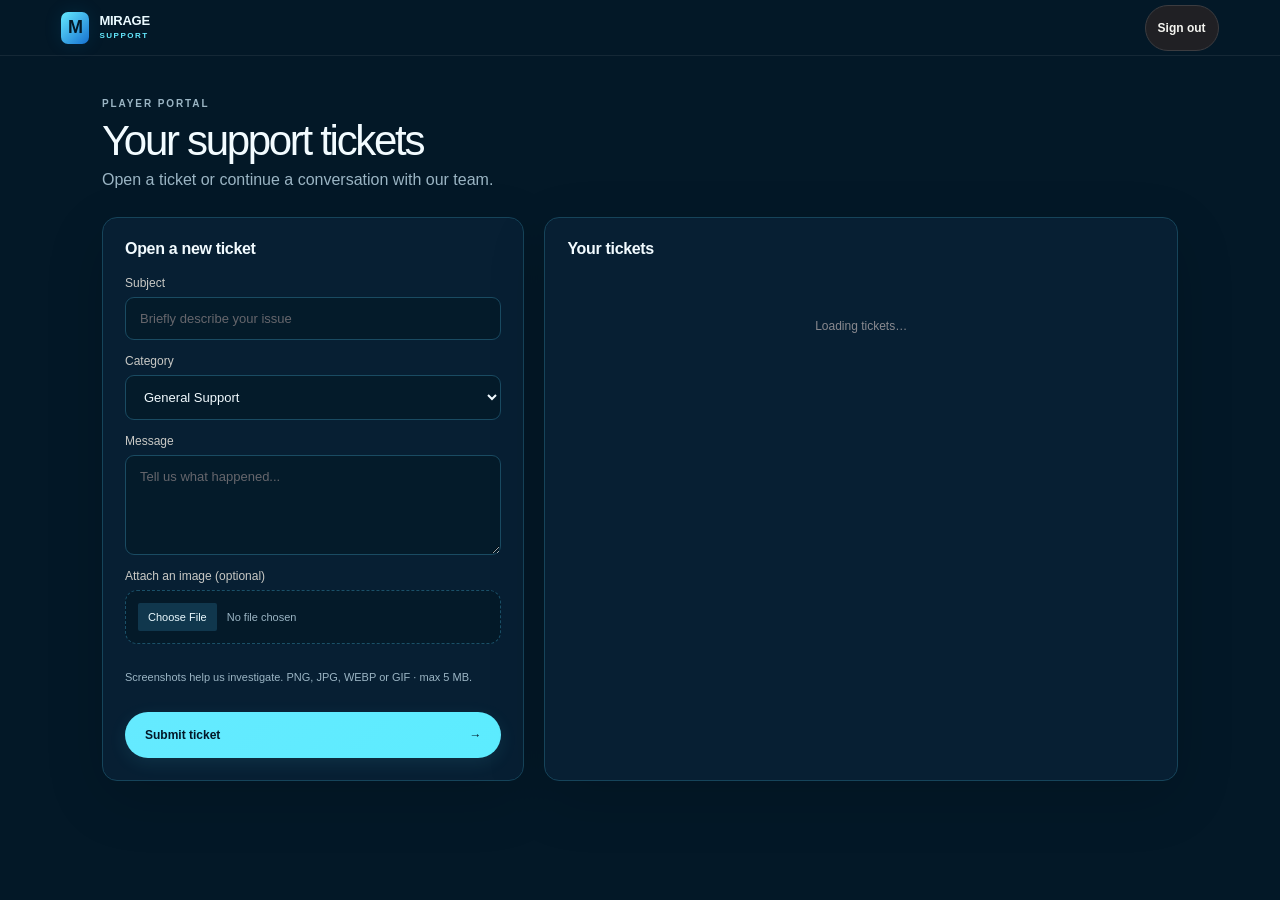
==== dashboard/index.html @ 2e909066 "Add clean dashboard route" ====
<!doctype html>
<html lang="en"><head><meta charset="utf-8"><meta name="viewport" content="width=device-width,initial-scale=1"><title>Mirage Support Dashboard</title><link rel="stylesheet" href="../styles.css"></head><body><main class="page-wrap"><h1>Loading your support dashboard…</h1><p>If this page does not load, <a href="../dashboard.html">open the dashboard here</a>.</p><script>location.replace('../dashboard.html'+location.search+location.hash)</script></main></body></html>
---- styles.css ----
:root{color-scheme:dark;--bg:#031827;--panel:#071F33;--panel2:#0a2940;--line:#16445a;--text:#f2fbff;--muted:#9bb5c4;--accent:#65EAFF;--accent2:#5CECFF;--good:#9af4d1;--danger:#ffaaa9}
*{box-sizing:border-box}
html{scroll-behavior:smooth;scroll-padding-top:24px}
body{margin:0;background:var(--bg);color:var(--text);font-family:'DM Sans',sans-serif;min-height:100vh}
body:before{content:"";position:fixed;inset:0;pointer-events:none;opacity:.13;background-image:linear-gradient(#ffffff08 1px,transparent 1px),linear-gradient(90deg,#ffffff08 1px,transparent 1px);background-size:72px 72px;mask-image:linear-gradient(to bottom,#000,transparent 75%);z-index:-1}
a{color:inherit;text-decoration:none}button,input,textarea,select{font:inherit}button,a,input,textarea,select{-webkit-tap-highlight-color:transparent}::selection{background:#65EAFF;color:#031827}
.topbar{min-height:78px;padding:0 clamp(20px,5vw,76px);display:flex;align-items:center;justify-content:space-between;border-bottom:1px solid #ffffff17;gap:20px}
.brand{display:flex;gap:12px;align-items:center;font-family:'Space Grotesk',sans-serif;font-weight:700;letter-spacing:.02em}.brand-mark{width:34px;height:34px;display:grid;place-items:center;border:1px solid #65EAFF;border-radius:50%;color:#031827;background:#65EAFF;font-family:'Space Grotesk',sans-serif;font-size:17px}.brand-name{font-size:12px;letter-spacing:.13em;line-height:1.45}.brand-name span{display:block;color:#9bb5c4;font-size:9px;letter-spacing:.24em}
.site-nav{display:flex;align-items:center;gap:25px}.text-link{font-size:12px;color:#c4d8e3;transition:color .2s}.text-link:hover{color:#65EAFF}.nav-current{font-size:9px;letter-spacing:.18em;color:#99999e;border-left:1px solid #3a3a3d;padding-left:22px}
.muted{color:var(--muted)}.auth-layout{max-width:1120px;margin:0 auto;padding:68px 24px 60px;display:grid;grid-template-columns:1fr minmax(320px,430px);gap:clamp(36px,8vw,110px);align-items:center;min-height:calc(100vh - 155px)}
.eyebrow{font-size:10px;letter-spacing:.19em;color:#65EAFF;font-weight:700;line-height:1.5}.eyebrow-dot{display:inline-block;width:6px;height:6px;border-radius:50%;background:#65EAFF;margin:0 8px 1px 0;box-shadow:0 0 12px #65EAFF55}
.intro h1{font-family:'Space Grotesk',sans-serif;font-size:clamp(52px,7vw,88px);font-weight:500;line-height:.99;letter-spacing:-.075em;margin:24px 0}.accent{color:#65EAFF}.lead{font-size:16px;line-height:1.85;max-width:445px}
.support-note{display:flex;align-items:flex-start;gap:14px;border-top:1px solid #ffffff1c;border-bottom:1px solid #ffffff1c;padding:18px 0;margin-top:32px;max-width:445px}.support-note-mark{width:30px;height:30px;border:1px solid #1a5068;border-radius:50%;display:grid;place-items:center;color:#65EAFF;flex:none}.support-note strong{font-size:12px;font-weight:600}.support-note p{font-size:12px;line-height:1.65;color:#9bb5c4;margin:5px 0 0}.trust-row{display:flex;gap:18px;flex-wrap:wrap;color:#a8a8ac;font-size:10px;margin-top:25px}.trust-row span{display:inline-flex;align-items:center;gap:7px}.trust-row span:before{content:"";width:4px;height:4px;border-radius:50%;background:#65EAFF}
.panel{border:1px solid #16445a;background:linear-gradient(145deg,#0b2a40,#061a2a);border-radius:5px;padding:28px;box-shadow:0 24px 80px #0008}.auth-panel{position:relative;overflow:hidden}.auth-panel:before{content:"";position:absolute;inset:0 0 auto;height:2px;background:linear-gradient(90deg,#65EAFF,#0a7899,transparent)}
.panel-kicker{display:flex;justify-content:space-between;font-size:9px;letter-spacing:.17em;color:#aaaab0;margin-bottom:19px}.panel-kicker span{color:#707075}
.tabs{display:grid;grid-template-columns:1fr 1fr;padding:3px;background:#03121e;border:1px solid #16445a;margin-bottom:24px}.tab{border:0;background:transparent;color:#9bb5c4;padding:11px;border-radius:2px;cursor:pointer;font-size:12px}.tab.active{background:#65EAFF;color:#031827;font-weight:700}
.form-stack{display:grid;gap:16px}.form-stack label,.field-label{display:grid;gap:8px;color:#d9d9d6;font-size:12px}.form-stack input,.field,.form-stack textarea,.form-stack select{width:100%;border:1px solid #16445a;border-radius:2px;background:#041a29;color:var(--text);padding:13px 14px;outline:none;font-size:13px;transition:border-color .2s}.form-stack input:focus,.field:focus,textarea:focus,select:focus{border-color:#65EAFF}.form-stack input::placeholder,.field::placeholder,.stack textarea::placeholder{color:#66666c}
.button{min-height:44px;display:flex;align-items:center;justify-content:center;gap:10px;border:1px solid transparent;border-radius:2px;padding:13px 16px;font-weight:700;font-size:12px;cursor:pointer;transition:transform .18s ease,box-shadow .18s ease,filter .18s ease,opacity .18s ease}.button:hover{filter:brightness(1.08);box-shadow:0 8px 24px #0003}.button:active{transform:scale(.99)}.button:disabled{opacity:.55;cursor:wait;transform:none;box-shadow:none}.primary{background:#5CECFF;color:#031827}.primary span{margin-left:auto}.discord{background:#0a2b42;color:#eafaff;border-color:#1a5068;width:100%}.discord-icon{font-size:20px}.button-arrow{margin-left:auto;color:#a4a4a8}.link-button{background:transparent;color:#c6c6c1;padding:4px;border:0;min-height:28px;font-weight:500}
.or-divider{display:flex;align-items:center;gap:12px;color:#7f9eaf;font-size:9px;letter-spacing:.15em;margin:22px 0}.or-divider:before,.or-divider:after{content:"";height:1px;flex:1;background:#333337}.fine-print,.hint{font-size:10px;line-height:1.7;color:#77777d}.notice{padding:12px 14px;border-radius:2px;background:#0a3b3a;color:var(--good);font-size:12px;margin-bottom:16px;line-height:1.5;overflow-wrap:anywhere}.notice.error{background:#3b2027;color:var(--danger)}
.footer{display:flex;justify-content:center;align-items:center;gap:22px;flex-wrap:wrap;border-top:1px solid #ffffff17;padding:22px;color:#77777d;font-size:9px;letter-spacing:.12em}.footer a{color:#c6c6c1}
.page-wrap{max-width:1120px;margin:0 auto;padding:40px 22px 70px}.page-heading{display:flex;align-items:flex-start;justify-content:space-between;gap:18px;margin-bottom:28px}.page-heading h1{font:500 clamp(28px,4vw,42px) 'Space Grotesk',sans-serif;letter-spacing:-.04em;margin:6px 0}.page-heading p{color:var(--muted);margin:0}.layout-grid{display:grid;grid-template-columns:minmax(280px,.8fr) minmax(0,1.2fr);gap:20px}.card{border:1px solid #16445a;background:#071F33;border-radius:3px;padding:22px;min-width:0;box-shadow:0 18px 60px #0002}.card h2{font:600 16px 'Space Grotesk',sans-serif;letter-spacing:-.02em;margin:0 0 18px}.stack{display:grid;gap:14px}.stack label{display:grid;gap:7px;font-size:12px;color:#c9c9c5}.stack textarea{min-height:100px;resize:vertical}.ticket-list{display:grid;gap:9px}.ticket-item{width:100%;text-align:left;border:1px solid #303034;background:#0a2940;border-radius:2px;padding:14px;color:var(--text);cursor:pointer;transition:border-color .18s,background .18s,transform .18s}.ticket-item:hover{border-color:#65EAFF;transform:translateY(-1px)}.ticket-item.selected{border-color:#65EAFF;background:#0e354e}.ticket-item strong{display:block;margin-bottom:7px;overflow-wrap:anywhere}.ticket-meta{display:flex;gap:8px;flex-wrap:wrap;font-size:10px;color:var(--muted)}.status{display:inline-block;border-radius:2px;padding:4px 8px;background:#10374d;color:#d9f8ff;font-size:9px;text-transform:uppercase;letter-spacing:.06em;white-space:nowrap}.status.open{background:#10433f;color:#9af4d1}.status.in_progress{background:#173d57;color:#a8e8ff}.status.closed{background:#172d3d;color:#9bb5c4}.thread{display:grid;gap:12px;max-height:390px;overflow:auto;margin:14px 0;scrollbar-width:thin;scrollbar-color:#555 transparent}.message{padding:13px;border-radius:2px;background:#0a2940;border:1px solid #ffffff0c;overflow-wrap:anywhere}.message.staff{background:#0e354e;border-color:#1a5068}.message-head{display:flex;justify-content:space-between;gap:10px;color:#a5a5ab;font-size:10px;margin-bottom:8px}.message-body{white-space:pre-wrap;line-height:1.6;font-size:12px;overflow-wrap:anywhere}.empty{color:#89898f;text-align:center;padding:28px 10px;font-size:12px;line-height:1.7}.row{display:flex;gap:10px;align-items:center;flex-wrap:wrap}.row .button{flex:0 0 auto}.small{font-size:11px;color:var(--muted);line-height:1.6}.danger-link{border:0;background:none;color:#ffaaaa;cursor:pointer}.file-input{display:block;width:100%;max-width:100%;font-size:11px;color:var(--muted);padding:12px;border:1px dashed #1a5068;border-radius:2px;background:#041a29}.file-input::file-selector-button{border:0;border-radius:2px;background:#10374d;color:#eafaff;padding:8px 10px;margin-right:10px;cursor:pointer}.hidden{display:none!important}code{font-size:12px;overflow-wrap:anywhere}
button:focus-visible,a:focus-visible,input:focus-visible,textarea:focus-visible,select:focus-visible{outline:2px solid #65EAFF;outline-offset:3px}
@media(max-width:780px){.auth-layout{grid-template-columns:1fr;gap:30px;padding-top:44px;min-height:auto;padding-bottom:36px}.intro h1{font-size:clamp(48px,12vw,66px)}.lead{font-size:14px}.trust-row{margin-top:20px}.panel{padding:22px}.layout-grid{grid-template-columns:1fr}.page-wrap{padding:28px 14px 40px}.page-heading{align-items:flex-start;flex-direction:column}.topbar{min-height:68px;padding-inline:16px}.brand{gap:8px}.site-nav{gap:12px}.nav-current{display:none}.card{padding:17px}.thread{max-height:none}.footer{gap:12px}.support-note{margin-top:25px}}
@media(max-width:420px){.site-nav .text-link:first-child{display:none}.brand-name{font-size:10px}.auth-layout{padding-inline:16px}.panel{padding:18px}}
@media(prefers-reduced-motion:reduce){*,*::before,*::after{scroll-behavior:auto!important;transition:none!important;animation:none!important}}

/* Mirage Productions homepage-inspired layout */
body.landing-page{background:radial-gradient(ellipse at 50% 100%,#123d5b 0%,#0b2b45 42%,#031827 100%);background-attachment:fixed}
body.landing-page:before{opacity:.035;background-size:64px 64px}
.topbar{min-height:56px;padding:0 clamp(18px,4.8vw,100px);background:#031827;border-bottom:1px solid #ffffff12}
.brand{gap:10px;letter-spacing:0}
.brand-mark{width:28px;height:32px;border:0;border-radius:0;background:linear-gradient(135deg,#65EAFF,#1671d1);color:#031827;font-size:18px;font-weight:700;clip-path:polygon(0 0,36% 0,50% 28%,64% 0,100% 0,100% 100%,65% 100%,65% 42%,50% 63%,35% 42%,35% 100%,0 100%)}
.brand-name{font-family:'DM Sans',sans-serif;font-size:13px;letter-spacing:-.02em;line-height:1.1;color:#eafaff}
.brand-name span{font-size:8px;letter-spacing:.19em;color:#65EAFF;margin-top:3px}
.site-nav{gap:24px}.text-link{font-size:11px;color:#9bb5c4}.text-link:hover{color:#65EAFF}
.auth-layout{max-width:1000px;min-height:calc(100vh - 112px);padding:64px 24px 72px;gap:clamp(44px,7vw,100px);grid-template-columns:minmax(0,1fr) minmax(340px,420px)}
.intro h1{font-size:clamp(54px,6.5vw,80px);font-weight:700;letter-spacing:-.075em;line-height:.92;margin:22px 0}
.hero-white{color:#f2fbff}.lead{max-width:470px;font-size:14px;line-height:1.75}
.support-note{border-color:#16445a}.trust-row{color:#9bb5c4}
.panel{background:linear-gradient(150deg,#0b2a40ee,#061a2af5);border-color:#16445a;border-radius:5px;box-shadow:0 24px 70px #0002}
.panel-kicker{color:#8fa9b8}.tabs{margin-bottom:24px}
.form-stack[hidden],[hidden]{display:none!important}
.form-stack{gap:15px}.form-stack input{min-height:45px}
.or-divider:before,.or-divider:after{background:#16445a}
.footer{border-color:#ffffff12;color:#7895a6}.footer a{color:#a8c1cf}
@media(max-width:780px){.auth-layout{grid-template-columns:1fr;gap:28px;padding-top:38px;max-width:520px}.intro h1{font-size:clamp(48px,11vw,64px)}.intro .support-note,.intro .trust-row{display:none}.panel{padding:22px}.topbar{padding-inline:18px}.site-nav{gap:14px}}
@media(max-width:420px){.site-nav{gap:12px}.site-nav .text-link:first-child{display:inline}.brand-name{font-size:12px}.auth-layout{padding-inline:16px}.panel{padding:18px}}


/* Rounded, pill-shaped Mirage Productions controls and matching Discord button */
:root{--discord:#5865F2}
body.landing-page{background:linear-gradient(180deg,#061c2d 0%,#0a2c47 52%,#123d5b 100%);background-attachment:fixed}
body.landing-page:before{opacity:.025}
.topbar{min-height:56px}
.brand-mark{border-radius:7px;clip-path:none;box-shadow:0 0 18px #168edb20}
.site-nav .text-link{border-radius:999px;padding:9px 13px;transition:background .18s,color .18s}
.site-nav .text-link:hover{background:#0b354e;color:#65EAFF}
.auth-layout{max-width:1060px;grid-template-columns:minmax(0,1fr) minmax(350px,420px);gap:clamp(44px,7vw,90px);padding-top:58px}
.intro h1{font-size:clamp(58px,6.8vw,84px);letter-spacing:-.07em}
.auth-panel{border-radius:16px;padding:28px;background:linear-gradient(150deg,#0b2c43f5,#061b2bf5);box-shadow:0 24px 70px #00101d35}
.panel-kicker{font-size:10px;letter-spacing:.14em;margin-bottom:18px}
.tabs{border-radius:12px;padding:4px;background:#031827;border-color:#16445a}
.tab{border-radius:9px;padding:12px}
.form-stack input,.field,.form-stack textarea,.form-stack select{border-radius:9px;background:#041b2a;border-color:#1a4b62;padding:13px 14px}
.form-stack input:focus,.field:focus,textarea:focus,select:focus{box-shadow:0 0 0 3px #65EAFF20}
.button{border-radius:999px;min-height:46px;padding:13px 19px;transition:transform .18s ease,filter .18s ease,box-shadow .18s ease}
.button:hover{transform:translateY(-1px);box-shadow:0 7px 22px #0003}
.button:active{transform:translateY(0) scale(.985)}
.primary{background:linear-gradient(135deg,#65EAFF,#5CECFF);box-shadow:0 5px 18px #5cecff18}
.link-button{border-radius:999px}
.discord{background:#5865F2;color:#fff;border-color:#7280ff;justify-content:flex-start;gap:12px}
.discord:hover{background:#4752c4;filter:none}
.discord-logo{width:23px;height:23px;object-fit:contain;border-radius:6px;flex:none}
.discord .button-arrow{color:#fff;opacity:.85}
.or-divider:before,.or-divider:after{background:#16445a}
.support-note{border-radius:12px;padding:18px;margin-top:30px;background:#071f33a8}
.support-note-mark{border-radius:10px;background:#0a2940}
.card{border-radius:15px}
.ticket-item{border-radius:12px}
.message{border-radius:12px}
.status{border-radius:999px}
.file-input{border-radius:12px}
.footer{border-color:#ffffff12}
.page-heading h1{letter-spacing:-.055em}
@media(max-width:780px){.auth-layout{grid-template-columns:1fr;gap:26px;padding-top:34px}.intro h1{font-size:clamp(48px,11vw,65px)}.auth-panel{padding:22px}.intro .support-note,.intro .trust-row{display:none}}
@media(max-width:420px){.auth-layout{padding-inline:16px}.auth-panel{padding:18px}.site-nav .text-link{padding:8px 9px;font-size:10px}}

/* Knowledge base, FAQ and policy pages */
.topic-grid{display:grid;grid-template-columns:repeat(4,minmax(0,1fr));gap:14px;margin:24px 0}
.topic-card{display:block;border:1px solid #16445a;background:linear-gradient(145deg,#0b2a40,#061a2a);padding:22px;border-radius:10px;transition:transform .18s,border-color .18s}
.topic-card:hover{transform:translateY(-3px);border-color:#65EAFF}
.topic-icon{display:inline-grid;place-items:center;width:34px;height:34px;border:1px solid #1a5068;border-radius:10px;color:#65EAFF;font-size:11px;margin-bottom:18px}
.topic-card h2,.guide-section h2,.guide-cta h2{font:600 19px 'Space Grotesk',sans-serif;margin:0 0 9px}
.topic-card p,.guide-section p,.guide-section li,.guide-cta p{font-size:13px;color:var(--muted);line-height:1.8}
.topic-link{font-size:11px;color:#65EAFF}
.guide-section{margin-top:16px;scroll-margin-top:20px}.guide-section ol,.guide-section ul{padding-left:22px}
.guide-cta{display:flex;align-items:center;justify-content:space-between;gap:20px;margin-top:16px}
.faq-list{display:grid;gap:12px;max-width:900px}
.faq-item{border:1px solid #16445a;background:#071F33;border-radius:8px;padding:18px 20px}
.faq-item summary{cursor:pointer;font:600 15px 'Space Grotesk',sans-serif;list-style:none}
.faq-item summary::-webkit-details-marker{display:none}.faq-item summary:after{content:"+";float:right;color:#65EAFF;font-size:20px}
.faq-item[open] summary:after{content:"−"}.faq-item p,.legal-copy p{font-size:13px;line-height:1.85;color:var(--muted)}
.faq-item p{margin-bottom:0}.legal-page{max-width:900px}.legal-copy h2{font:600 17px 'Space Grotesk',sans-serif;margin:26px 0 8px}.legal-copy h2:first-of-type{margin-top:20px}
@media(max-width:850px){.topic-grid{grid-template-columns:repeat(2,minmax(0,1fr))}.guide-cta{align-items:flex-start;flex-direction:column}}
@media(max-width:480px){.topic-grid{grid-template-columns:1fr}.topic-card{padding:18px}.guide-cta .button{width:100%}}
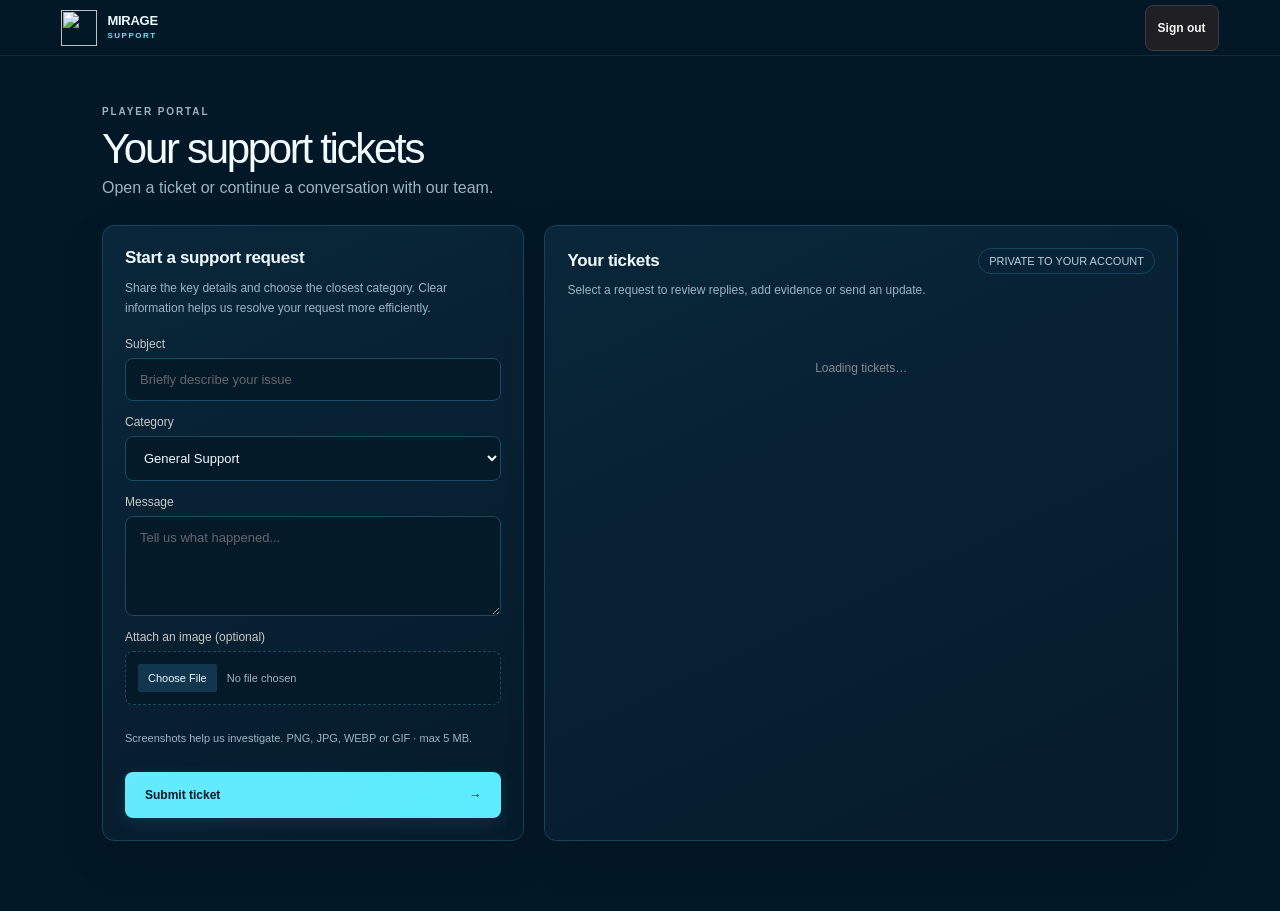
==== commit dc8c39e5: "Polish ticket portal content and header branding" ====
--- a/dashboard/index.html
+++ b/dashboard/index.html
@@ -1,2 +1,8 @@
 <!doctype html>
-<html lang="en"><head><meta charset="utf-8"><meta name="viewport" content="width=device-width,initial-scale=1"><title>Mirage Support Dashboard</title><link rel="stylesheet" href="../styles.css"></head><body><main class="page-wrap"><h1>Loading your support dashboard…</h1><p>If this page does not load, <a href="../dashboard.html">open the dashboard here</a>.</p><script>location.replace('../dashboard.html'+location.search+location.hash)</script></main></body></html>+<html lang="en"><head><meta charset="utf-8"><meta name="viewport" content="width=device-width,initial-scale=1"><title>Your tickets — Mirage Support</title><link rel="icon" type="image/png" href="../assets/favicon.png"><link rel="stylesheet" href="../styles.css"></head>
+<body><header class="topbar"><a class="brand" href="/" aria-label="Mirage Support home"><img class="brand-logo" src="/assets/mirage-m.png" alt="" width="36" height="36"><span class="brand-name">MIRAGE <span>SUPPORT</span></span></a><div class="row"><a id="staff-link" class="text-link hidden" href="/staff.html">Staff dashboard</a><button id="signout" class="button" style="padding:8px 12px;background:#202024;color:#f4f4f0;border-color:#3c3c40">Sign out</button></div></header>
+<main class="page-wrap"><div class="page-heading"><div><p class="eyebrow">PLAYER PORTAL</p><h1>Your support tickets</h1><p>Open a ticket or continue a conversation with our team.</p></div><span id="user-label" class="small"></span></div><div id="notice" class="notice" hidden></div>
+<div class="layout-grid"><section class="card"><h2>Start a support request</h2><p class="ticket-subtitle">Share the key details and choose the closest category. Clear information helps us resolve your request more efficiently.</p><form id="new-ticket" class="stack"><label>Subject<input class="field" name="subject" maxlength="120" required placeholder="Briefly describe your issue"></label><label>Category<select class="field" name="category"><option>General Support</option><option>Account</option><option>In-game issue</option><option>Bug report</option><option>Player report</option><option>Appeal</option><option>Other</option></select></label><label>Message<textarea class="field" name="body" maxlength="5000" required placeholder="Tell us what happened..."></textarea></label><label>Attach an image (optional)<input class="file-input" type="file" name="attachment" accept="image/png,image/jpeg,image/webp,image/gif"></label><p class="small">Screenshots help us investigate. PNG, JPG, WEBP or GIF · max 5 MB.</p><button class="button primary" type="submit">Submit ticket <span>→</span></button></form></section>
+<section class="card"><div class="ticket-toolbar"><h2 style="margin:0">Your tickets</h2><span class="ticket-count">PRIVATE TO YOUR ACCOUNT</span></div><p class="ticket-subtitle">Select a request to review replies, add evidence or send an update.</p><div id="ticket-list" class="ticket-list"><p class="empty">Loading tickets…</p></div></section></div>
+<section id="ticket-detail" class="card hidden" style="margin-top:20px"><div class="page-heading"><div><p class="eyebrow">TICKET DETAILS</p><h1 id="ticket-title" style="font-size:26px"></h1><p id="ticket-info"></p></div><span id="ticket-status" class="status"></span></div><div id="thread" class="thread"></div><form id="reply-form" class="stack"><label>Reply<textarea class="field" name="body" maxlength="5000" required placeholder="Write your reply…"></textarea></label><label>Attach an image (optional)<input class="file-input" type="file" name="attachment" accept="image/png,image/jpeg,image/webp,image/gif"></label><p class="small">Images only, maximum 5 MB per message.</p><button class="button primary" type="submit">Send reply →</button></form></section>
+</main><script type="module" src="../dashboard.js"></script></body></html>
--- a/styles.css
+++ b/styles.css
@@ -103,3 +103,41 @@
 .faq-item p{margin-bottom:0}.legal-page{max-width:900px}.legal-copy h2{font:600 17px 'Space Grotesk',sans-serif;margin:26px 0 8px}.legal-copy h2:first-of-type{margin-top:20px}
 @media(max-width:850px){.topic-grid{grid-template-columns:repeat(2,minmax(0,1fr))}.guide-cta{align-items:flex-start;flex-direction:column}}
 @media(max-width:480px){.topic-grid{grid-template-columns:1fr}.topic-card{padding:18px}.guide-cta .button{width:100%}}
+
+
+/* Professional portal polish */
+.brand-logo{display:block;width:36px;height:36px;object-fit:contain;flex:none}
+.brand{min-width:max-content}
+.site-nav .text-link{font-weight:600}
+.page-wrap{padding-top:48px}
+.card{border-radius:12px;border-color:#16445a;background:linear-gradient(155deg,#09263a,#061b2b);box-shadow:0 16px 42px #0002}
+.card h2{font-size:17px}
+.field,.stack textarea,.file-input{border-radius:8px;border-color:#1a4a61;background:#041a29}
+.field:focus,.stack textarea:focus{box-shadow:0 0 0 3px #65eaff18}
+.button{border-radius:8px}
+.ticket-item{border-radius:9px;padding:16px;background:#082338;border-color:#16445a}
+.ticket-item strong{font-size:13px;line-height:1.5}
+.ticket-item.selected{box-shadow:inset 3px 0 #65eaff}
+.status{border-radius:999px;padding:5px 10px;font-weight:700}
+.message{border-radius:10px;padding:16px}
+.message.staff{border-left:3px solid #65eaff}
+.thread{padding:3px}
+.ticket-toolbar{display:flex;align-items:center;justify-content:space-between;gap:12px;flex-wrap:wrap;margin-bottom:14px}
+.ticket-subtitle{font-size:12px;color:var(--muted);line-height:1.7;margin:-8px 0 18px}
+.ticket-count{font-size:11px;color:#b6d2df;border:1px solid #16445a;background:#082338;padding:6px 10px;border-radius:999px}
+.ticket-layout{align-items:start}
+.faq-hero{padding:38px;border:1px solid #16445a;border-radius:16px;background:radial-gradient(ellipse at top right,#10405b88,transparent 58%),linear-gradient(145deg,#09283d,#061a2a);margin-bottom:28px}
+.faq-hero h1{max-width:720px}
+.faq-search{width:100%;padding:15px 17px;border:1px solid #1a5068;background:#041a29;color:var(--text);border-radius:10px;outline:none}
+.faq-search:focus{border-color:var(--accent);box-shadow:0 0 0 3px #65eaff18}
+.faq-groups{display:grid;gap:28px}
+.faq-group h2{font:600 18px 'Space Grotesk',sans-serif;margin:0 0 12px}
+.faq-list{display:grid;gap:10px}
+.faq-item{border:1px solid #16445a;background:linear-gradient(135deg,#09263a,#061b2b);border-radius:10px;padding:0 18px}
+.faq-item summary{list-style:none;cursor:pointer;padding:17px 28px 17px 0;font-size:13px;font-weight:700;line-height:1.6;position:relative}
+.faq-item summary::-webkit-details-marker{display:none}
+.faq-item summary:after{content:'+';position:absolute;right:0;top:14px;color:var(--accent);font-size:20px;font-weight:400}
+.faq-item[open] summary:after{content:'−'}
+.faq-item p{font-size:12px;color:#b0c6d2;line-height:1.85;margin:0;padding:0 0 18px;max-width:850px}
+.faq-empty{display:none;padding:20px;color:var(--muted);border:1px dashed #16445a;border-radius:10px}
+@media(max-width:780px){.brand-logo{width:32px;height:32px}.faq-hero{padding:24px 19px}.page-wrap{padding-top:28px}}
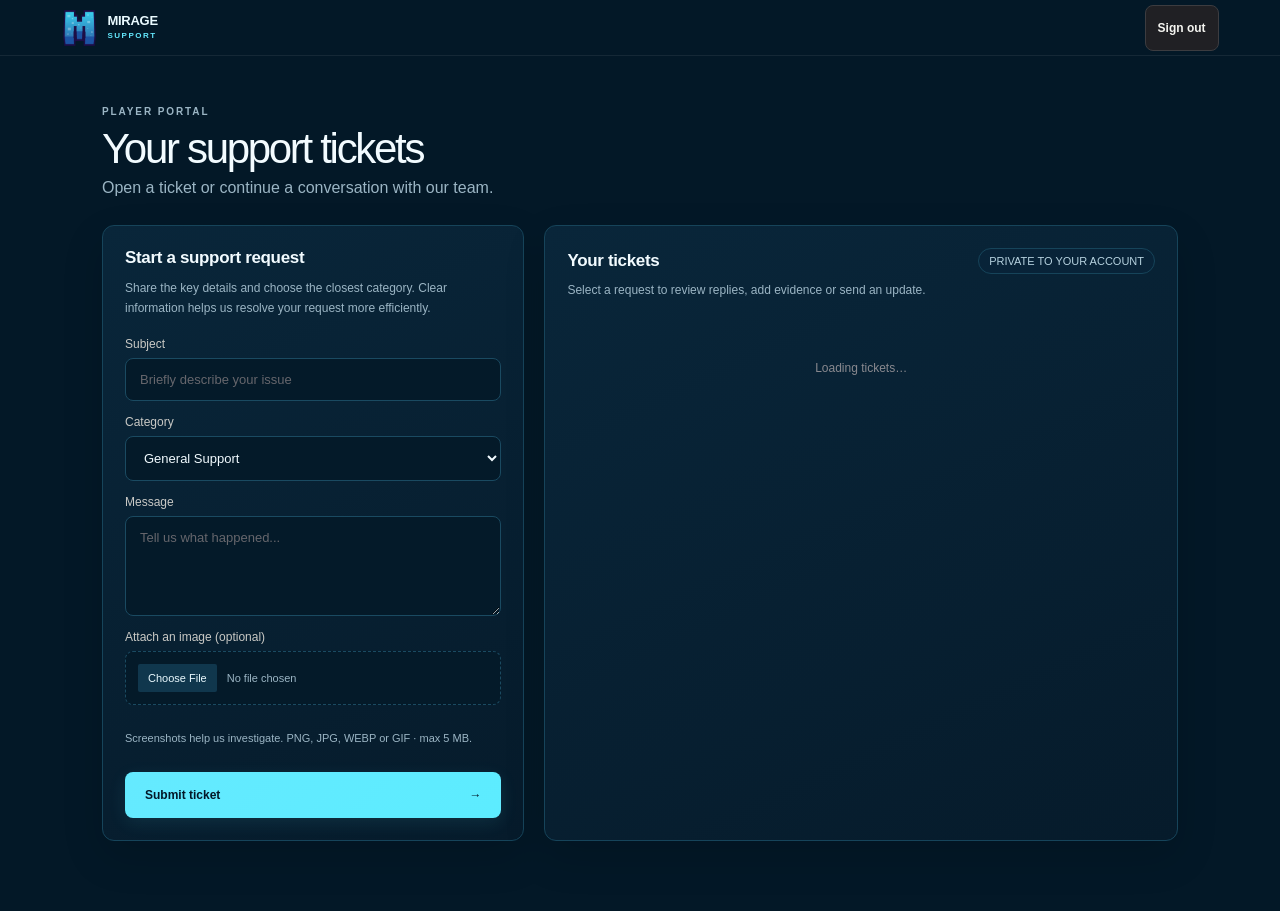
==== commit 7c906bdf: "Use uploaded Mirage logo and improve ticket reply form" ====
--- a/dashboard/index.html
+++ b/dashboard/index.html
@@ -1,8 +1,8 @@
 <!doctype html>
 <html lang="en"><head><meta charset="utf-8"><meta name="viewport" content="width=device-width,initial-scale=1"><title>Your tickets — Mirage Support</title><link rel="icon" type="image/png" href="../assets/favicon.png"><link rel="stylesheet" href="../styles.css"></head>
-<body><header class="topbar"><a class="brand" href="/" aria-label="Mirage Support home"><img class="brand-logo" src="/assets/mirage-m.png" alt="" width="36" height="36"><span class="brand-name">MIRAGE <span>SUPPORT</span></span></a><div class="row"><a id="staff-link" class="text-link hidden" href="/staff.html">Staff dashboard</a><button id="signout" class="button" style="padding:8px 12px;background:#202024;color:#f4f4f0;border-color:#3c3c40">Sign out</button></div></header>
+<body><header class="topbar"><a class="brand" href="/" aria-label="Mirage Support home"><img class="brand-logo" src="/assets/mirage-logo.png" alt="" width="36" height="36"><span class="brand-name">MIRAGE <span>SUPPORT</span></span></a><div class="row"><a id="staff-link" class="text-link hidden" href="/staff.html">Staff dashboard</a><button id="signout" class="button" style="padding:8px 12px;background:#202024;color:#f4f4f0;border-color:#3c3c40">Sign out</button></div></header>
 <main class="page-wrap"><div class="page-heading"><div><p class="eyebrow">PLAYER PORTAL</p><h1>Your support tickets</h1><p>Open a ticket or continue a conversation with our team.</p></div><span id="user-label" class="small"></span></div><div id="notice" class="notice" hidden></div>
 <div class="layout-grid"><section class="card"><h2>Start a support request</h2><p class="ticket-subtitle">Share the key details and choose the closest category. Clear information helps us resolve your request more efficiently.</p><form id="new-ticket" class="stack"><label>Subject<input class="field" name="subject" maxlength="120" required placeholder="Briefly describe your issue"></label><label>Category<select class="field" name="category"><option>General Support</option><option>Account</option><option>In-game issue</option><option>Bug report</option><option>Player report</option><option>Appeal</option><option>Other</option></select></label><label>Message<textarea class="field" name="body" maxlength="5000" required placeholder="Tell us what happened..."></textarea></label><label>Attach an image (optional)<input class="file-input" type="file" name="attachment" accept="image/png,image/jpeg,image/webp,image/gif"></label><p class="small">Screenshots help us investigate. PNG, JPG, WEBP or GIF · max 5 MB.</p><button class="button primary" type="submit">Submit ticket <span>→</span></button></form></section>
 <section class="card"><div class="ticket-toolbar"><h2 style="margin:0">Your tickets</h2><span class="ticket-count">PRIVATE TO YOUR ACCOUNT</span></div><p class="ticket-subtitle">Select a request to review replies, add evidence or send an update.</p><div id="ticket-list" class="ticket-list"><p class="empty">Loading tickets…</p></div></section></div>
-<section id="ticket-detail" class="card hidden" style="margin-top:20px"><div class="page-heading"><div><p class="eyebrow">TICKET DETAILS</p><h1 id="ticket-title" style="font-size:26px"></h1><p id="ticket-info"></p></div><span id="ticket-status" class="status"></span></div><div id="thread" class="thread"></div><form id="reply-form" class="stack"><label>Reply<textarea class="field" name="body" maxlength="5000" required placeholder="Write your reply…"></textarea></label><label>Attach an image (optional)<input class="file-input" type="file" name="attachment" accept="image/png,image/jpeg,image/webp,image/gif"></label><p class="small">Images only, maximum 5 MB per message.</p><button class="button primary" type="submit">Send reply →</button></form></section>
+<section id="ticket-detail" class="card hidden" style="margin-top:20px"><div class="page-heading"><div><p class="eyebrow">TICKET DETAILS</p><h1 id="ticket-title" style="font-size:26px"></h1><p id="ticket-info"></p></div><span id="ticket-status" class="status"></span></div><div id="thread" class="thread"></div><p id="reply-closed-note" class="small hidden">This ticket is closed. If you still need help, open a new request.</p><form id="reply-form" class="stack"><label>Reply<textarea class="field" name="body" maxlength="5000" placeholder="Write a helpful reply…"></textarea></label><label>Attach an image (optional)<input class="file-input" type="file" name="attachment" accept="image/png,image/jpeg,image/webp,image/gif"></label><p class="small">Images only, maximum 5 MB per message.</p><button class="button primary" type="submit">Send reply →</button></form></section>
 </main><script type="module" src="../dashboard.js"></script></body></html>
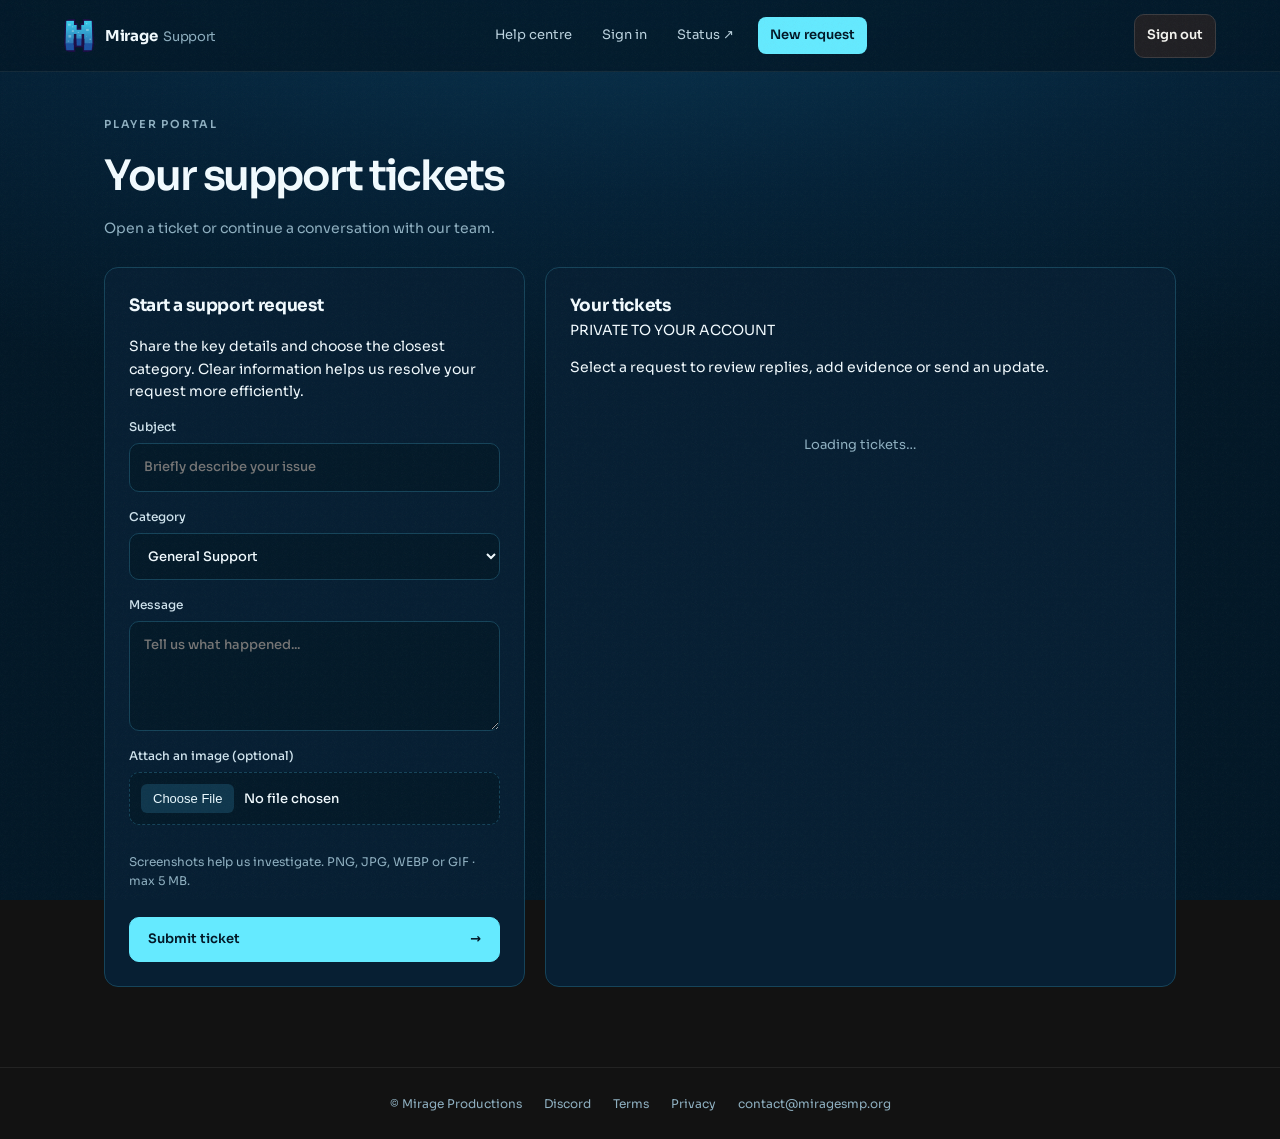
==== commit 2e53eabf: "Add files via upload" ====
--- a/dashboard/index.html
+++ b/dashboard/index.html
@@ -1,8 +1,8 @@
 <!doctype html>
-<html lang="en"><head><meta charset="utf-8"><meta name="viewport" content="width=device-width,initial-scale=1"><title>Your tickets — Mirage Support</title><link rel="icon" type="image/png" href="../assets/favicon.png"><link rel="stylesheet" href="../styles.css"></head>
+<html lang="en"><head><meta charset="utf-8"><meta name="viewport" content="width=device-width,initial-scale=1"><title>Your tickets — Mirage Support</title><link rel="preconnect" href="https://fonts.googleapis.com"><link rel="preconnect" href="https://fonts.gstatic.com" crossorigin><link href="https://fonts.googleapis.com/css2?family=Sora:wght@300;400;500;600;700&display=swap" rel="stylesheet"><link rel="icon" type="image/png" href="/assets/favicon.png"><link rel="stylesheet" href="/styles.css"></head>
 <body><header class="topbar"><a class="brand" href="/" aria-label="Mirage Support home"><img class="brand-logo" src="/assets/mirage-logo.png" alt="" width="36" height="36"><span class="brand-name">MIRAGE <span>SUPPORT</span></span></a><div class="row"><a id="staff-link" class="text-link hidden" href="/staff.html">Staff dashboard</a><button id="signout" class="button" style="padding:8px 12px;background:#202024;color:#f4f4f0;border-color:#3c3c40">Sign out</button></div></header>
 <main class="page-wrap"><div class="page-heading"><div><p class="eyebrow">PLAYER PORTAL</p><h1>Your support tickets</h1><p>Open a ticket or continue a conversation with our team.</p></div><span id="user-label" class="small"></span></div><div id="notice" class="notice" hidden></div>
 <div class="layout-grid"><section class="card"><h2>Start a support request</h2><p class="ticket-subtitle">Share the key details and choose the closest category. Clear information helps us resolve your request more efficiently.</p><form id="new-ticket" class="stack"><label>Subject<input class="field" name="subject" maxlength="120" required placeholder="Briefly describe your issue"></label><label>Category<select class="field" name="category"><option>General Support</option><option>Account</option><option>In-game issue</option><option>Bug report</option><option>Player report</option><option>Appeal</option><option>Other</option></select></label><label>Message<textarea class="field" name="body" maxlength="5000" required placeholder="Tell us what happened..."></textarea></label><label>Attach an image (optional)<input class="file-input" type="file" name="attachment" accept="image/png,image/jpeg,image/webp,image/gif"></label><p class="small">Screenshots help us investigate. PNG, JPG, WEBP or GIF · max 5 MB.</p><button class="button primary" type="submit">Submit ticket <span>→</span></button></form></section>
 <section class="card"><div class="ticket-toolbar"><h2 style="margin:0">Your tickets</h2><span class="ticket-count">PRIVATE TO YOUR ACCOUNT</span></div><p class="ticket-subtitle">Select a request to review replies, add evidence or send an update.</p><div id="ticket-list" class="ticket-list"><p class="empty">Loading tickets…</p></div></section></div>
 <section id="ticket-detail" class="card hidden" style="margin-top:20px"><div class="page-heading"><div><p class="eyebrow">TICKET DETAILS</p><h1 id="ticket-title" style="font-size:26px"></h1><p id="ticket-info"></p></div><span id="ticket-status" class="status"></span></div><div id="thread" class="thread"></div><p id="reply-closed-note" class="small hidden">This ticket is closed. If you still need help, open a new request.</p><form id="reply-form" class="stack"><label>Reply<textarea class="field" name="body" maxlength="5000" placeholder="Write a helpful reply…"></textarea></label><label>Attach an image (optional)<input class="file-input" type="file" name="attachment" accept="image/png,image/jpeg,image/webp,image/gif"></label><p class="small">Images only, maximum 5 MB per message.</p><button class="button primary" type="submit">Send reply →</button></form></section>
-</main><script type="module" src="../dashboard.js"></script></body></html>+</main><script type="module" src="../dashboard.js"></script><script type="module" src="/site.js"></script></body></html>
--- a/styles.css
+++ b/styles.css
@@ -1,143 +1,49 @@
-:root{color-scheme:dark;--bg:#031827;--panel:#071F33;--panel2:#0a2940;--line:#16445a;--text:#f2fbff;--muted:#9bb5c4;--accent:#65EAFF;--accent2:#5CECFF;--good:#9af4d1;--danger:#ffaaa9}
-*{box-sizing:border-box}
-html{scroll-behavior:smooth;scroll-padding-top:24px}
-body{margin:0;background:var(--bg);color:var(--text);font-family:'DM Sans',sans-serif;min-height:100vh}
-body:before{content:"";position:fixed;inset:0;pointer-events:none;opacity:.13;background-image:linear-gradient(#ffffff08 1px,transparent 1px),linear-gradient(90deg,#ffffff08 1px,transparent 1px);background-size:72px 72px;mask-image:linear-gradient(to bottom,#000,transparent 75%);z-index:-1}
-a{color:inherit;text-decoration:none}button,input,textarea,select{font:inherit}button,a,input,textarea,select{-webkit-tap-highlight-color:transparent}::selection{background:#65EAFF;color:#031827}
-.topbar{min-height:78px;padding:0 clamp(20px,5vw,76px);display:flex;align-items:center;justify-content:space-between;border-bottom:1px solid #ffffff17;gap:20px}
-.brand{display:flex;gap:12px;align-items:center;font-family:'Space Grotesk',sans-serif;font-weight:700;letter-spacing:.02em}.brand-mark{width:34px;height:34px;display:grid;place-items:center;border:1px solid #65EAFF;border-radius:50%;color:#031827;background:#65EAFF;font-family:'Space Grotesk',sans-serif;font-size:17px}.brand-name{font-size:12px;letter-spacing:.13em;line-height:1.45}.brand-name span{display:block;color:#9bb5c4;font-size:9px;letter-spacing:.24em}
-.site-nav{display:flex;align-items:center;gap:25px}.text-link{font-size:12px;color:#c4d8e3;transition:color .2s}.text-link:hover{color:#65EAFF}.nav-current{font-size:9px;letter-spacing:.18em;color:#99999e;border-left:1px solid #3a3a3d;padding-left:22px}
-.muted{color:var(--muted)}.auth-layout{max-width:1120px;margin:0 auto;padding:68px 24px 60px;display:grid;grid-template-columns:1fr minmax(320px,430px);gap:clamp(36px,8vw,110px);align-items:center;min-height:calc(100vh - 155px)}
-.eyebrow{font-size:10px;letter-spacing:.19em;color:#65EAFF;font-weight:700;line-height:1.5}.eyebrow-dot{display:inline-block;width:6px;height:6px;border-radius:50%;background:#65EAFF;margin:0 8px 1px 0;box-shadow:0 0 12px #65EAFF55}
-.intro h1{font-family:'Space Grotesk',sans-serif;font-size:clamp(52px,7vw,88px);font-weight:500;line-height:.99;letter-spacing:-.075em;margin:24px 0}.accent{color:#65EAFF}.lead{font-size:16px;line-height:1.85;max-width:445px}
-.support-note{display:flex;align-items:flex-start;gap:14px;border-top:1px solid #ffffff1c;border-bottom:1px solid #ffffff1c;padding:18px 0;margin-top:32px;max-width:445px}.support-note-mark{width:30px;height:30px;border:1px solid #1a5068;border-radius:50%;display:grid;place-items:center;color:#65EAFF;flex:none}.support-note strong{font-size:12px;font-weight:600}.support-note p{font-size:12px;line-height:1.65;color:#9bb5c4;margin:5px 0 0}.trust-row{display:flex;gap:18px;flex-wrap:wrap;color:#a8a8ac;font-size:10px;margin-top:25px}.trust-row span{display:inline-flex;align-items:center;gap:7px}.trust-row span:before{content:"";width:4px;height:4px;border-radius:50%;background:#65EAFF}
-.panel{border:1px solid #16445a;background:linear-gradient(145deg,#0b2a40,#061a2a);border-radius:5px;padding:28px;box-shadow:0 24px 80px #0008}.auth-panel{position:relative;overflow:hidden}.auth-panel:before{content:"";position:absolute;inset:0 0 auto;height:2px;background:linear-gradient(90deg,#65EAFF,#0a7899,transparent)}
-.panel-kicker{display:flex;justify-content:space-between;font-size:9px;letter-spacing:.17em;color:#aaaab0;margin-bottom:19px}.panel-kicker span{color:#707075}
-.tabs{display:grid;grid-template-columns:1fr 1fr;padding:3px;background:#03121e;border:1px solid #16445a;margin-bottom:24px}.tab{border:0;background:transparent;color:#9bb5c4;padding:11px;border-radius:2px;cursor:pointer;font-size:12px}.tab.active{background:#65EAFF;color:#031827;font-weight:700}
-.form-stack{display:grid;gap:16px}.form-stack label,.field-label{display:grid;gap:8px;color:#d9d9d6;font-size:12px}.form-stack input,.field,.form-stack textarea,.form-stack select{width:100%;border:1px solid #16445a;border-radius:2px;background:#041a29;color:var(--text);padding:13px 14px;outline:none;font-size:13px;transition:border-color .2s}.form-stack input:focus,.field:focus,textarea:focus,select:focus{border-color:#65EAFF}.form-stack input::placeholder,.field::placeholder,.stack textarea::placeholder{color:#66666c}
-.button{min-height:44px;display:flex;align-items:center;justify-content:center;gap:10px;border:1px solid transparent;border-radius:2px;padding:13px 16px;font-weight:700;font-size:12px;cursor:pointer;transition:transform .18s ease,box-shadow .18s ease,filter .18s ease,opacity .18s ease}.button:hover{filter:brightness(1.08);box-shadow:0 8px 24px #0003}.button:active{transform:scale(.99)}.button:disabled{opacity:.55;cursor:wait;transform:none;box-shadow:none}.primary{background:#5CECFF;color:#031827}.primary span{margin-left:auto}.discord{background:#0a2b42;color:#eafaff;border-color:#1a5068;width:100%}.discord-icon{font-size:20px}.button-arrow{margin-left:auto;color:#a4a4a8}.link-button{background:transparent;color:#c6c6c1;padding:4px;border:0;min-height:28px;font-weight:500}
-.or-divider{display:flex;align-items:center;gap:12px;color:#7f9eaf;font-size:9px;letter-spacing:.15em;margin:22px 0}.or-divider:before,.or-divider:after{content:"";height:1px;flex:1;background:#333337}.fine-print,.hint{font-size:10px;line-height:1.7;color:#77777d}.notice{padding:12px 14px;border-radius:2px;background:#0a3b3a;color:var(--good);font-size:12px;margin-bottom:16px;line-height:1.5;overflow-wrap:anywhere}.notice.error{background:#3b2027;color:var(--danger)}
-.footer{display:flex;justify-content:center;align-items:center;gap:22px;flex-wrap:wrap;border-top:1px solid #ffffff17;padding:22px;color:#77777d;font-size:9px;letter-spacing:.12em}.footer a{color:#c6c6c1}
-.page-wrap{max-width:1120px;margin:0 auto;padding:40px 22px 70px}.page-heading{display:flex;align-items:flex-start;justify-content:space-between;gap:18px;margin-bottom:28px}.page-heading h1{font:500 clamp(28px,4vw,42px) 'Space Grotesk',sans-serif;letter-spacing:-.04em;margin:6px 0}.page-heading p{color:var(--muted);margin:0}.layout-grid{display:grid;grid-template-columns:minmax(280px,.8fr) minmax(0,1.2fr);gap:20px}.card{border:1px solid #16445a;background:#071F33;border-radius:3px;padding:22px;min-width:0;box-shadow:0 18px 60px #0002}.card h2{font:600 16px 'Space Grotesk',sans-serif;letter-spacing:-.02em;margin:0 0 18px}.stack{display:grid;gap:14px}.stack label{display:grid;gap:7px;font-size:12px;color:#c9c9c5}.stack textarea{min-height:100px;resize:vertical}.ticket-list{display:grid;gap:9px}.ticket-item{width:100%;text-align:left;border:1px solid #303034;background:#0a2940;border-radius:2px;padding:14px;color:var(--text);cursor:pointer;transition:border-color .18s,background .18s,transform .18s}.ticket-item:hover{border-color:#65EAFF;transform:translateY(-1px)}.ticket-item.selected{border-color:#65EAFF;background:#0e354e}.ticket-item strong{display:block;margin-bottom:7px;overflow-wrap:anywhere}.ticket-meta{display:flex;gap:8px;flex-wrap:wrap;font-size:10px;color:var(--muted)}.status{display:inline-block;border-radius:2px;padding:4px 8px;background:#10374d;color:#d9f8ff;font-size:9px;text-transform:uppercase;letter-spacing:.06em;white-space:nowrap}.status.open{background:#10433f;color:#9af4d1}.status.in_progress{background:#173d57;color:#a8e8ff}.status.closed{background:#172d3d;color:#9bb5c4}.thread{display:grid;gap:12px;max-height:390px;overflow:auto;margin:14px 0;scrollbar-width:thin;scrollbar-color:#555 transparent}.message{padding:13px;border-radius:2px;background:#0a2940;border:1px solid #ffffff0c;overflow-wrap:anywhere}.message.staff{background:#0e354e;border-color:#1a5068}.message-head{display:flex;justify-content:space-between;gap:10px;color:#a5a5ab;font-size:10px;margin-bottom:8px}.message-body{white-space:pre-wrap;line-height:1.6;font-size:12px;overflow-wrap:anywhere}.empty{color:#89898f;text-align:center;padding:28px 10px;font-size:12px;line-height:1.7}.row{display:flex;gap:10px;align-items:center;flex-wrap:wrap}.row .button{flex:0 0 auto}.small{font-size:11px;color:var(--muted);line-height:1.6}.danger-link{border:0;background:none;color:#ffaaaa;cursor:pointer}.file-input{display:block;width:100%;max-width:100%;font-size:11px;color:var(--muted);padding:12px;border:1px dashed #1a5068;border-radius:2px;background:#041a29}.file-input::file-selector-button{border:0;border-radius:2px;background:#10374d;color:#eafaff;padding:8px 10px;margin-right:10px;cursor:pointer}.hidden{display:none!important}code{font-size:12px;overflow-wrap:anywhere}
-button:focus-visible,a:focus-visible,input:focus-visible,textarea:focus-visible,select:focus-visible{outline:2px solid #65EAFF;outline-offset:3px}
-@media(max-width:780px){.auth-layout{grid-template-columns:1fr;gap:30px;padding-top:44px;min-height:auto;padding-bottom:36px}.intro h1{font-size:clamp(48px,12vw,66px)}.lead{font-size:14px}.trust-row{margin-top:20px}.panel{padding:22px}.layout-grid{grid-template-columns:1fr}.page-wrap{padding:28px 14px 40px}.page-heading{align-items:flex-start;flex-direction:column}.topbar{min-height:68px;padding-inline:16px}.brand{gap:8px}.site-nav{gap:12px}.nav-current{display:none}.card{padding:17px}.thread{max-height:none}.footer{gap:12px}.support-note{margin-top:25px}}
-@media(max-width:420px){.site-nav .text-link:first-child{display:none}.brand-name{font-size:10px}.auth-layout{padding-inline:16px}.panel{padding:18px}}
-@media(prefers-reduced-motion:reduce){*,*::before,*::after{scroll-behavior:auto!important;transition:none!important;animation:none!important}}
-
-/* Mirage Productions homepage-inspired layout */
-body.landing-page{background:radial-gradient(ellipse at 50% 100%,#123d5b 0%,#0b2b45 42%,#031827 100%);background-attachment:fixed}
-body.landing-page:before{opacity:.035;background-size:64px 64px}
-.topbar{min-height:56px;padding:0 clamp(18px,4.8vw,100px);background:#031827;border-bottom:1px solid #ffffff12}
-.brand{gap:10px;letter-spacing:0}
-.brand-mark{width:28px;height:32px;border:0;border-radius:0;background:linear-gradient(135deg,#65EAFF,#1671d1);color:#031827;font-size:18px;font-weight:700;clip-path:polygon(0 0,36% 0,50% 28%,64% 0,100% 0,100% 100%,65% 100%,65% 42%,50% 63%,35% 42%,35% 100%,0 100%)}
-.brand-name{font-family:'DM Sans',sans-serif;font-size:13px;letter-spacing:-.02em;line-height:1.1;color:#eafaff}
-.brand-name span{font-size:8px;letter-spacing:.19em;color:#65EAFF;margin-top:3px}
-.site-nav{gap:24px}.text-link{font-size:11px;color:#9bb5c4}.text-link:hover{color:#65EAFF}
-.auth-layout{max-width:1000px;min-height:calc(100vh - 112px);padding:64px 24px 72px;gap:clamp(44px,7vw,100px);grid-template-columns:minmax(0,1fr) minmax(340px,420px)}
-.intro h1{font-size:clamp(54px,6.5vw,80px);font-weight:700;letter-spacing:-.075em;line-height:.92;margin:22px 0}
-.hero-white{color:#f2fbff}.lead{max-width:470px;font-size:14px;line-height:1.75}
-.support-note{border-color:#16445a}.trust-row{color:#9bb5c4}
-.panel{background:linear-gradient(150deg,#0b2a40ee,#061a2af5);border-color:#16445a;border-radius:5px;box-shadow:0 24px 70px #0002}
-.panel-kicker{color:#8fa9b8}.tabs{margin-bottom:24px}
-.form-stack[hidden],[hidden]{display:none!important}
-.form-stack{gap:15px}.form-stack input{min-height:45px}
-.or-divider:before,.or-divider:after{background:#16445a}
-.footer{border-color:#ffffff12;color:#7895a6}.footer a{color:#a8c1cf}
-@media(max-width:780px){.auth-layout{grid-template-columns:1fr;gap:28px;padding-top:38px;max-width:520px}.intro h1{font-size:clamp(48px,11vw,64px)}.intro .support-note,.intro .trust-row{display:none}.panel{padding:22px}.topbar{padding-inline:18px}.site-nav{gap:14px}}
-@media(max-width:420px){.site-nav{gap:12px}.site-nav .text-link:first-child{display:inline}.brand-name{font-size:12px}.auth-layout{padding-inline:16px}.panel{padding:18px}}
-
-
-/* Rounded, pill-shaped Mirage Productions controls and matching Discord button */
-:root{--discord:#5865F2}
-body.landing-page{background:linear-gradient(180deg,#061c2d 0%,#0a2c47 52%,#123d5b 100%);background-attachment:fixed}
-body.landing-page:before{opacity:.025}
-.topbar{min-height:56px}
-.brand-mark{border-radius:7px;clip-path:none;box-shadow:0 0 18px #168edb20}
-.site-nav .text-link{border-radius:999px;padding:9px 13px;transition:background .18s,color .18s}
-.site-nav .text-link:hover{background:#0b354e;color:#65EAFF}
-.auth-layout{max-width:1060px;grid-template-columns:minmax(0,1fr) minmax(350px,420px);gap:clamp(44px,7vw,90px);padding-top:58px}
-.intro h1{font-size:clamp(58px,6.8vw,84px);letter-spacing:-.07em}
-.auth-panel{border-radius:16px;padding:28px;background:linear-gradient(150deg,#0b2c43f5,#061b2bf5);box-shadow:0 24px 70px #00101d35}
-.panel-kicker{font-size:10px;letter-spacing:.14em;margin-bottom:18px}
-.tabs{border-radius:12px;padding:4px;background:#031827;border-color:#16445a}
-.tab{border-radius:9px;padding:12px}
-.form-stack input,.field,.form-stack textarea,.form-stack select{border-radius:9px;background:#041b2a;border-color:#1a4b62;padding:13px 14px}
-.form-stack input:focus,.field:focus,textarea:focus,select:focus{box-shadow:0 0 0 3px #65EAFF20}
-.button{border-radius:999px;min-height:46px;padding:13px 19px;transition:transform .18s ease,filter .18s ease,box-shadow .18s ease}
-.button:hover{transform:translateY(-1px);box-shadow:0 7px 22px #0003}
-.button:active{transform:translateY(0) scale(.985)}
-.primary{background:linear-gradient(135deg,#65EAFF,#5CECFF);box-shadow:0 5px 18px #5cecff18}
-.link-button{border-radius:999px}
-.discord{background:#5865F2;color:#fff;border-color:#7280ff;justify-content:flex-start;gap:12px}
-.discord:hover{background:#4752c4;filter:none}
-.discord-logo{width:23px;height:23px;object-fit:contain;border-radius:6px;flex:none}
-.discord .button-arrow{color:#fff;opacity:.85}
-.or-divider:before,.or-divider:after{background:#16445a}
-.support-note{border-radius:12px;padding:18px;margin-top:30px;background:#071f33a8}
-.support-note-mark{border-radius:10px;background:#0a2940}
-.card{border-radius:15px}
-.ticket-item{border-radius:12px}
-.message{border-radius:12px}
-.status{border-radius:999px}
-.file-input{border-radius:12px}
-.footer{border-color:#ffffff12}
-.page-heading h1{letter-spacing:-.055em}
-@media(max-width:780px){.auth-layout{grid-template-columns:1fr;gap:26px;padding-top:34px}.intro h1{font-size:clamp(48px,11vw,65px)}.auth-panel{padding:22px}.intro .support-note,.intro .trust-row{display:none}}
-@media(max-width:420px){.auth-layout{padding-inline:16px}.auth-panel{padding:18px}.site-nav .text-link{padding:8px 9px;font-size:10px}}
-
-/* Knowledge base, FAQ and policy pages */
-.topic-grid{display:grid;grid-template-columns:repeat(4,minmax(0,1fr));gap:14px;margin:24px 0}
-.topic-card{display:block;border:1px solid #16445a;background:linear-gradient(145deg,#0b2a40,#061a2a);padding:22px;border-radius:10px;transition:transform .18s,border-color .18s}
-.topic-card:hover{transform:translateY(-3px);border-color:#65EAFF}
-.topic-icon{display:inline-grid;place-items:center;width:34px;height:34px;border:1px solid #1a5068;border-radius:10px;color:#65EAFF;font-size:11px;margin-bottom:18px}
-.topic-card h2,.guide-section h2,.guide-cta h2{font:600 19px 'Space Grotesk',sans-serif;margin:0 0 9px}
-.topic-card p,.guide-section p,.guide-section li,.guide-cta p{font-size:13px;color:var(--muted);line-height:1.8}
-.topic-link{font-size:11px;color:#65EAFF}
-.guide-section{margin-top:16px;scroll-margin-top:20px}.guide-section ol,.guide-section ul{padding-left:22px}
-.guide-cta{display:flex;align-items:center;justify-content:space-between;gap:20px;margin-top:16px}
-.faq-list{display:grid;gap:12px;max-width:900px}
-.faq-item{border:1px solid #16445a;background:#071F33;border-radius:8px;padding:18px 20px}
-.faq-item summary{cursor:pointer;font:600 15px 'Space Grotesk',sans-serif;list-style:none}
-.faq-item summary::-webkit-details-marker{display:none}.faq-item summary:after{content:"+";float:right;color:#65EAFF;font-size:20px}
-.faq-item[open] summary:after{content:"−"}.faq-item p,.legal-copy p{font-size:13px;line-height:1.85;color:var(--muted)}
-.faq-item p{margin-bottom:0}.legal-page{max-width:900px}.legal-copy h2{font:600 17px 'Space Grotesk',sans-serif;margin:26px 0 8px}.legal-copy h2:first-of-type{margin-top:20px}
-@media(max-width:850px){.topic-grid{grid-template-columns:repeat(2,minmax(0,1fr))}.guide-cta{align-items:flex-start;flex-direction:column}}
-@media(max-width:480px){.topic-grid{grid-template-columns:1fr}.topic-card{padding:18px}.guide-cta .button{width:100%}}
-
-
-/* Professional portal polish */
-.brand-logo{display:block;width:36px;height:36px;object-fit:contain;flex:none}
-.brand{min-width:max-content}
-.site-nav .text-link{font-weight:600}
-.page-wrap{padding-top:48px}
-.card{border-radius:12px;border-color:#16445a;background:linear-gradient(155deg,#09263a,#061b2b);box-shadow:0 16px 42px #0002}
-.card h2{font-size:17px}
-.field,.stack textarea,.file-input{border-radius:8px;border-color:#1a4a61;background:#041a29}
-.field:focus,.stack textarea:focus{box-shadow:0 0 0 3px #65eaff18}
-.button{border-radius:8px}
-.ticket-item{border-radius:9px;padding:16px;background:#082338;border-color:#16445a}
-.ticket-item strong{font-size:13px;line-height:1.5}
-.ticket-item.selected{box-shadow:inset 3px 0 #65eaff}
-.status{border-radius:999px;padding:5px 10px;font-weight:700}
-.message{border-radius:10px;padding:16px}
-.message.staff{border-left:3px solid #65eaff}
-.thread{padding:3px}
-.ticket-toolbar{display:flex;align-items:center;justify-content:space-between;gap:12px;flex-wrap:wrap;margin-bottom:14px}
-.ticket-subtitle{font-size:12px;color:var(--muted);line-height:1.7;margin:-8px 0 18px}
-.ticket-count{font-size:11px;color:#b6d2df;border:1px solid #16445a;background:#082338;padding:6px 10px;border-radius:999px}
-.ticket-layout{align-items:start}
-.faq-hero{padding:38px;border:1px solid #16445a;border-radius:16px;background:radial-gradient(ellipse at top right,#10405b88,transparent 58%),linear-gradient(145deg,#09283d,#061a2a);margin-bottom:28px}
-.faq-hero h1{max-width:720px}
-.faq-search{width:100%;padding:15px 17px;border:1px solid #1a5068;background:#041a29;color:var(--text);border-radius:10px;outline:none}
-.faq-search:focus{border-color:var(--accent);box-shadow:0 0 0 3px #65eaff18}
-.faq-groups{display:grid;gap:28px}
-.faq-group h2{font:600 18px 'Space Grotesk',sans-serif;margin:0 0 12px}
-.faq-list{display:grid;gap:10px}
-.faq-item{border:1px solid #16445a;background:linear-gradient(135deg,#09263a,#061b2b);border-radius:10px;padding:0 18px}
-.faq-item summary{list-style:none;cursor:pointer;padding:17px 28px 17px 0;font-size:13px;font-weight:700;line-height:1.6;position:relative}
-.faq-item summary::-webkit-details-marker{display:none}
-.faq-item summary:after{content:'+';position:absolute;right:0;top:14px;color:var(--accent);font-size:20px;font-weight:400}
-.faq-item[open] summary:after{content:'−'}
-.faq-item p{font-size:12px;color:#b0c6d2;line-height:1.85;margin:0;padding:0 0 18px;max-width:850px}
-.faq-empty{display:none;padding:20px;color:var(--muted);border:1px dashed #16445a;border-radius:10px}
-@media(max-width:780px){.brand-logo{width:32px;height:32px}.faq-hero{padding:24px 19px}.page-wrap{padding-top:28px}}
+:root{color-scheme:dark;--bg:#031827;--panel:#071f33;--panel2:#0a2940;--line:#16445a;--text:#f2fbff;--muted:#8fb0c1;--accent:#65eaff;--sand:#ffc98a;--good:#9af4d1;--danger:#ffaaa9;--ease:cubic-bezier(.2,.7,.2,1)}
+*{box-sizing:border-box}[hidden]{display:none!important}html{scroll-behavior:smooth}
+@view-transition{navigation:auto}
+body{margin:0;background:radial-gradient(120% 70% at 50% -10%,#0b3a57 0%,#052238 45%,#031827 80%) fixed;color:var(--text);font-family:'Sora',system-ui,sans-serif;font-size:14px;line-height:1.6;min-height:100vh;-webkit-font-smoothing:antialiased}
+body:after{content:"";position:fixed;inset:0;pointer-events:none;opacity:.05;z-index:100;background-image:url("data:image/svg+xml,%3Csvg xmlns='http://www.w3.org/2000/svg' width='160' height='160'%3E%3Cfilter id='n'%3E%3CfeTurbulence baseFrequency='.9' numOctaves='2'/%3E%3C/filter%3E%3Crect width='160' height='160' filter='url(%23n)'/%3E%3C/svg%3E")}
+a{color:inherit;text-decoration:none}button,input,textarea,select{font:inherit}::selection{background:var(--accent);color:var(--bg)}
+:focus-visible{outline:2px solid var(--accent);outline-offset:3px}
+.topbar{position:sticky;top:0;z-index:50;height:72px;padding:0 clamp(18px,5vw,72px);display:flex;align-items:center;justify-content:space-between;gap:20px;background:#031827cc;backdrop-filter:blur(14px);border-bottom:1px solid #ffffff12}
+.brand{display:flex;align-items:center;gap:11px;font-weight:700;font-size:15px;letter-spacing:-.02em}.brand img{border-radius:6px}.brand-name{display:flex;gap:6px;align-items:baseline}.brand-name span{font-weight:400;color:var(--muted);font-size:13px}
+.site-nav{display:flex;align-items:center;gap:6px}.text-link,.site-nav a{font-size:13px;color:#bcd3df;padding:8px 12px;border-radius:8px;transition:color .2s,background .2s}.text-link:hover,.site-nav a:hover{color:#fff;background:#ffffff0d}.site-nav a[aria-current]{color:var(--accent)}
+.nav-cta{background:var(--accent)!important;color:var(--bg)!important;font-weight:600;margin-left:6px}.nav-cta:hover{filter:brightness(1.1)}
+.eyebrow{font-size:11px;letter-spacing:.16em;text-transform:uppercase;color:var(--sand);font-weight:600;margin:0}
+.accent{color:var(--accent)}.muted{color:var(--muted)}.lead{color:var(--muted);font-size:16px;max-width:520px}.small{font-size:12px;color:var(--muted)}.hidden{display:none!important}
+.hero{max-width:1120px;margin:0 auto;padding:clamp(56px,10vw,120px) 24px 56px;position:relative}
+.hero h1{font-size:clamp(44px,8vw,92px);font-weight:600;line-height:1;letter-spacing:-.055em;margin:18px 0 22px}
+.search{display:flex;align-items:center;gap:12px;width:100%;max-width:620px;margin-top:34px;padding:16px 18px;border:1px solid var(--line);background:#041a29;border-radius:14px;color:var(--muted);cursor:text;text-align:left;transition:border-color .2s,box-shadow .3s}
+.search:hover{border-color:var(--accent);box-shadow:0 0 0 4px #65eaff14}.search kbd{margin-left:auto;font:600 11px 'Sora';border:1px solid var(--line);border-radius:6px;padding:2px 8px}
+.horizon{height:2px;margin:34px 0 0;background:linear-gradient(90deg,transparent,var(--sand) 30%,var(--accent) 70%,transparent);filter:url(#haze);opacity:.8;box-shadow:0 0 40px 6px #ffc98a30}
+.wrap{max-width:1120px;margin:0 auto;padding:0 24px 80px}
+.sec-title{display:flex;justify-content:space-between;align-items:baseline;margin:56px 0 8px}.sec-title h2{font-size:22px;letter-spacing:-.03em;margin:0;font-weight:600}
+.cats{border-top:1px solid #ffffff1a}.cat{display:grid;grid-template-columns:64px 1fr auto;gap:18px;align-items:center;padding:26px 4px;border-bottom:1px solid #ffffff1a;transition:padding .35s var(--ease),background .3s}
+.cat:hover{padding-left:18px;background:linear-gradient(90deg,#65eaff10,transparent)}.cat b{font-size:13px;color:var(--sand);font-weight:600}.cat h3{margin:0;font-size:20px;letter-spacing:-.03em;font-weight:600}.cat p{margin:2px 0 0;color:var(--muted);font-size:13px}.cat i{font-style:normal;color:var(--accent);transition:transform .35s var(--ease)}.cat:hover i{transform:translateX(6px)}
+.pop{display:grid;grid-template-columns:repeat(auto-fit,minmax(300px,1fr));gap:12px;margin-top:18px}.pop a{padding:18px 20px;border:1px solid var(--line);border-radius:12px;background:var(--panel);transition:border-color .2s,transform .3s var(--ease)}.pop a:hover{border-color:var(--accent);transform:translateY(-3px)}.pop span{display:block;font-size:11px;color:var(--sand);margin-bottom:4px}.pop strong{font-weight:600;font-size:14px}
+.cta{margin-top:64px;display:flex;justify-content:space-between;align-items:center;gap:20px;flex-wrap:wrap;padding:34px;border-radius:18px;border:1px solid var(--line);background:linear-gradient(120deg,#0b3550,#071f33 60%)}.cta h2{margin:0 0 4px;font-size:24px;letter-spacing:-.03em}
+.article{display:grid;grid-template-columns:240px minmax(0,720px);gap:56px;max-width:1120px;margin:0 auto;padding:48px 24px 80px}.article aside a{display:block;padding:7px 12px;border-left:2px solid #ffffff14;color:var(--muted);font-size:13px}.article aside a:hover,.article aside a[aria-current]{color:#fff;border-color:var(--accent)}
+.crumbs{font-size:12px;color:var(--muted);margin-bottom:14px}.crumbs a:hover{color:var(--accent)}.article h1{font-size:clamp(30px,4.5vw,44px);letter-spacing:-.05em;line-height:1.1;margin:0 0 24px;font-weight:600}.prose{font-size:15px;line-height:1.85;color:#d2e4ed}.prose h2{font-size:19px;margin:34px 0 8px;color:#fff;letter-spacing:-.02em}.prose li{margin:6px 0}.prose strong{color:#fff}
+.vote{margin-top:48px;padding:20px 0;border-top:1px solid #ffffff1a;display:flex;gap:12px;align-items:center;flex-wrap:wrap}
+.panel,.card{border:1px solid var(--line);background:var(--panel);border-radius:14px;padding:24px;min-width:0}.panel{padding:30px;box-shadow:0 30px 90px #0007}.auth-panel{position:relative;overflow:hidden}.auth-panel:before{content:"";position:absolute;inset:0 0 auto;height:2px;background:linear-gradient(90deg,var(--sand),var(--accent),transparent)}.card h2{font-size:17px;letter-spacing:-.02em;margin:0 0 16px}
+.button{min-height:44px;display:inline-flex;align-items:center;justify-content:center;gap:10px;border:1px solid var(--line);border-radius:10px;padding:11px 18px;font-weight:600;font-size:13px;cursor:pointer;background:#0a2b42;color:#eafaff;transition:transform .2s var(--ease),filter .2s,border-color .2s}.button:hover{filter:brightness(1.15);border-color:var(--accent)}.button:active{transform:scale(.98)}.button:disabled{opacity:.5;cursor:wait}
+.primary{background:var(--accent);color:var(--bg);border-color:var(--accent)}.primary span{margin-left:auto}.link-button{background:none;border:0;color:var(--muted);min-height:0}
+.form-stack,.stack{display:grid;gap:15px}.form-stack label,.stack label{display:grid;gap:7px;font-size:12px;color:#cfe3ed;font-weight:500}
+input,textarea,select,.field{width:100%;border:1px solid var(--line);border-radius:10px;background:#041a29;color:var(--text);padding:13px 14px;outline:none;font-size:13px;transition:border-color .2s,box-shadow .2s}input:focus,textarea:focus,select:focus{border-color:var(--accent);box-shadow:0 0 0 4px #65eaff14}textarea{min-height:110px;resize:vertical}
+.file-input{padding:11px;border-style:dashed}.file-input::file-selector-button{border:0;border-radius:6px;background:#10374d;color:#eafaff;padding:7px 12px;margin-right:10px;cursor:pointer}
+.auth-layout{max-width:1120px;margin:0 auto;padding:64px 24px;display:grid;grid-template-columns:1fr minmax(320px,440px);gap:clamp(36px,8vw,100px);align-items:center;min-height:calc(100vh - 150px)}.intro h1{font-size:clamp(46px,7vw,80px);font-weight:600;line-height:1;letter-spacing:-.06em;margin:20px 0}.hero-white{color:#fff}
+.support-note,.trust-row,.panel-kicker{display:none}
+.tabs{display:grid;grid-template-columns:1fr 1fr;padding:4px;background:#03121e;border:1px solid var(--line);border-radius:12px;margin-bottom:22px}.tab{border:0;background:none;color:var(--muted);padding:10px;border-radius:9px;cursor:pointer;font-weight:600;font-size:13px}.tab.active{background:var(--accent);color:var(--bg)}
+.or-divider{display:flex;align-items:center;gap:12px;color:var(--muted);font-size:10px;letter-spacing:.14em;margin:20px 0}.or-divider:before,.or-divider:after{content:"";height:1px;flex:1;background:#ffffff1c}.discord{width:100%;background:#5865f2;border-color:#5865f2;color:#fff}.discord-logo{height:20px;width:auto}.fine-print,.hint{font-size:11px;color:var(--muted);margin:0}
+.notice{padding:12px 14px;border-radius:10px;background:#0a3b3a;color:var(--good);font-size:12px;margin-bottom:16px;overflow-wrap:anywhere}.notice.error{background:#3b2027;color:var(--danger)}
+.page-wrap{max-width:1120px;margin:0 auto;padding:44px 24px 80px}.page-heading{display:flex;justify-content:space-between;gap:18px;margin-bottom:28px;align-items:flex-start}.page-heading h1{font-size:clamp(28px,4vw,42px);font-weight:600;letter-spacing:-.05em;margin:8px 0}.page-heading p{color:var(--muted);margin:0}.layout-grid{display:grid;grid-template-columns:minmax(280px,.8fr) minmax(0,1.2fr);gap:20px}
+.ticket-list{display:grid;gap:9px}.ticket-item{width:100%;text-align:left;border:1px solid var(--line);background:var(--panel2);border-radius:12px;padding:15px;color:var(--text);cursor:pointer;transition:border-color .2s,transform .3s var(--ease)}.ticket-item:hover,.ticket-item.selected{border-color:var(--accent)}.ticket-item:hover{transform:translateX(4px)}.ticket-item strong{display:block;margin-bottom:8px;overflow-wrap:anywhere}.ticket-meta{display:flex;gap:10px;flex-wrap:wrap;font-size:11px;color:var(--muted)}
+.status{display:inline-block;border-radius:99px;padding:3px 10px;background:#10374d;color:#d9f8ff;font-size:10px;font-weight:600;text-transform:uppercase;letter-spacing:.06em}.status.open{background:#10433f;color:var(--good)}.status.in_progress{background:#4a3a1e;color:var(--sand)}.status.closed{background:#172d3d;color:var(--muted)}
+.thread{display:grid;gap:12px;max-height:440px;overflow:auto;margin:14px 0;scrollbar-width:thin}.message{padding:14px 16px;border-radius:4px 14px 14px 14px;background:var(--panel2);border:1px solid #ffffff0d;overflow-wrap:anywhere}.message.staff{background:#0e3a54;border-color:#1f6a86;border-radius:14px 4px 14px 14px}.message-head{display:flex;justify-content:space-between;gap:10px;color:var(--muted);font-size:11px;margin-bottom:6px}.message-body{white-space:pre-wrap;font-size:13px}
+.empty{color:var(--muted);text-align:center;padding:30px 10px;font-size:13px}.row{display:flex;gap:10px;align-items:center;flex-wrap:wrap}
+.footer{display:flex;justify-content:center;gap:22px;flex-wrap:wrap;border-top:1px solid #ffffff12;padding:26px;color:var(--muted);font-size:12px}.footer a:hover{color:var(--accent)}
+.legal-copy h2{font-size:16px;margin:24px 0 6px}.legal-copy p{color:#c9dde8}
+.reveal{opacity:0;transform:translateY(14px);transition:opacity .7s var(--ease),transform .7s var(--ease);transition-delay:calc(var(--i,0)*70ms)}.reveal.in{opacity:1;transform:none}
+.pal{position:fixed;inset:0;z-index:200;background:#021019cc;display:grid;place-items:start center;padding-top:14vh}.pal>div{width:min(620px,92vw);background:var(--panel);border:1px solid var(--line);border-radius:16px;overflow:hidden;box-shadow:0 40px 120px #000a}.pal input{border:0;border-radius:0;padding:20px;font-size:16px;border-bottom:1px solid var(--line)}.pal a{display:block;padding:13px 20px;border-bottom:1px solid #ffffff0d}.pal a small{display:block;color:var(--muted)}.pal a.sel,.pal a:hover{background:#0e3a54}
+@media(max-width:800px){.auth-layout,.layout-grid,.article{grid-template-columns:1fr;gap:28px}.site-nav a:not(.nav-cta){display:none}.cat{grid-template-columns:40px 1fr auto}.article aside{display:none}}
+@media(prefers-reduced-motion:reduce){*{animation:none!important;transition:none!important}.reveal{opacity:1;transform:none}}
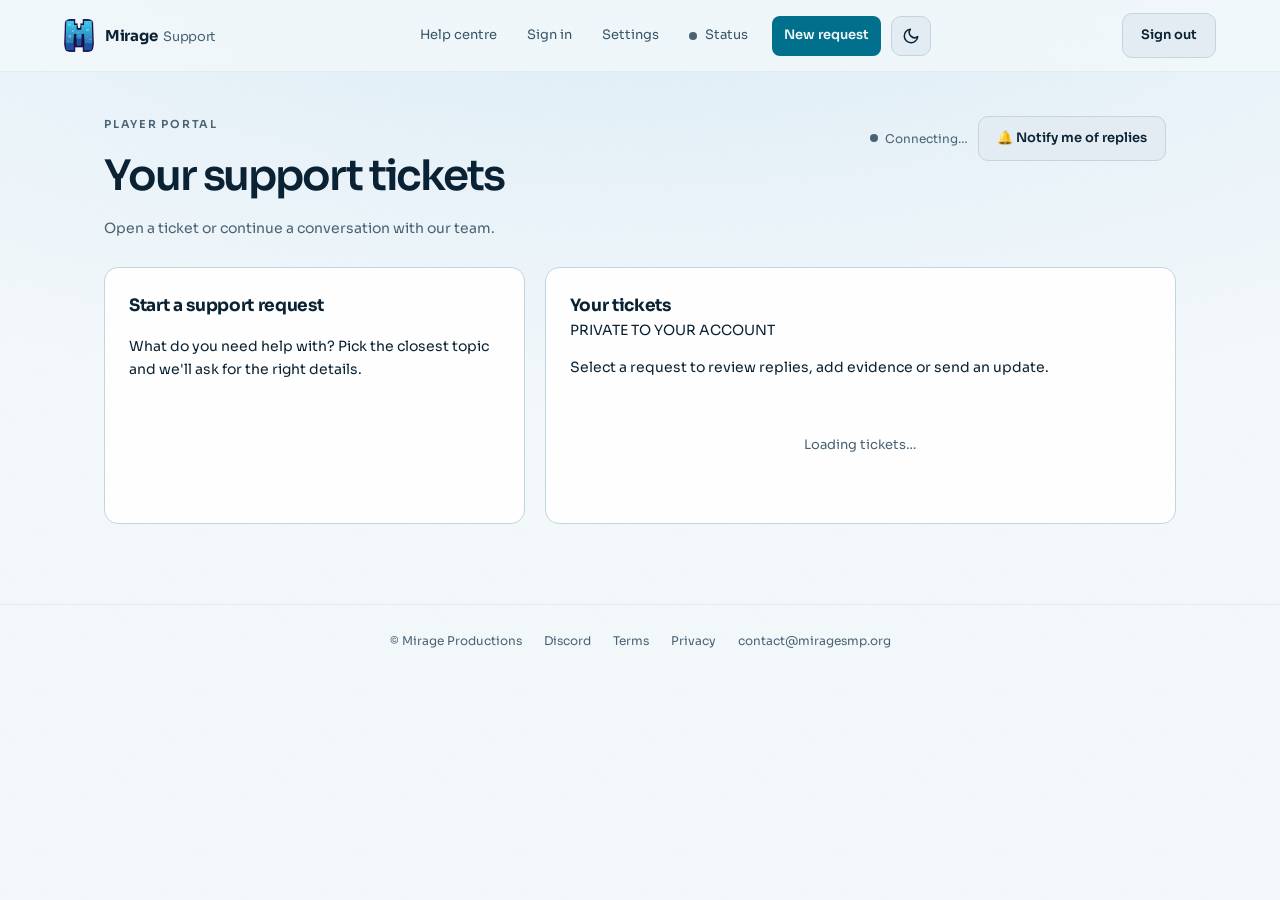
==== commit 14f9f552: "Add files via upload" ====
--- a/dashboard/index.html
+++ b/dashboard/index.html
@@ -1,8 +1,20 @@
 <!doctype html>
-<html lang="en"><head><meta charset="utf-8"><meta name="viewport" content="width=device-width,initial-scale=1"><title>Your tickets — Mirage Support</title><link rel="preconnect" href="https://fonts.googleapis.com"><link rel="preconnect" href="https://fonts.gstatic.com" crossorigin><link href="https://fonts.googleapis.com/css2?family=Sora:wght@300;400;500;600;700&display=swap" rel="stylesheet"><link rel="icon" type="image/png" href="/assets/favicon.png"><link rel="stylesheet" href="/styles.css"></head>
-<body><header class="topbar"><a class="brand" href="/" aria-label="Mirage Support home"><img class="brand-logo" src="/assets/mirage-logo.png" alt="" width="36" height="36"><span class="brand-name">MIRAGE <span>SUPPORT</span></span></a><div class="row"><a id="staff-link" class="text-link hidden" href="/staff.html">Staff dashboard</a><button id="signout" class="button" style="padding:8px 12px;background:#202024;color:#f4f4f0;border-color:#3c3c40">Sign out</button></div></header>
-<main class="page-wrap"><div class="page-heading"><div><p class="eyebrow">PLAYER PORTAL</p><h1>Your support tickets</h1><p>Open a ticket or continue a conversation with our team.</p></div><span id="user-label" class="small"></span></div><div id="notice" class="notice" hidden></div>
-<div class="layout-grid"><section class="card"><h2>Start a support request</h2><p class="ticket-subtitle">Share the key details and choose the closest category. Clear information helps us resolve your request more efficiently.</p><form id="new-ticket" class="stack"><label>Subject<input class="field" name="subject" maxlength="120" required placeholder="Briefly describe your issue"></label><label>Category<select class="field" name="category"><option>General Support</option><option>Account</option><option>In-game issue</option><option>Bug report</option><option>Player report</option><option>Appeal</option><option>Other</option></select></label><label>Message<textarea class="field" name="body" maxlength="5000" required placeholder="Tell us what happened..."></textarea></label><label>Attach an image (optional)<input class="file-input" type="file" name="attachment" accept="image/png,image/jpeg,image/webp,image/gif"></label><p class="small">Screenshots help us investigate. PNG, JPG, WEBP or GIF · max 5 MB.</p><button class="button primary" type="submit">Submit ticket <span>→</span></button></form></section>
-<section class="card"><div class="ticket-toolbar"><h2 style="margin:0">Your tickets</h2><span class="ticket-count">PRIVATE TO YOUR ACCOUNT</span></div><p class="ticket-subtitle">Select a request to review replies, add evidence or send an update.</p><div id="ticket-list" class="ticket-list"><p class="empty">Loading tickets…</p></div></section></div>
-<section id="ticket-detail" class="card hidden" style="margin-top:20px"><div class="page-heading"><div><p class="eyebrow">TICKET DETAILS</p><h1 id="ticket-title" style="font-size:26px"></h1><p id="ticket-info"></p></div><span id="ticket-status" class="status"></span></div><div id="thread" class="thread"></div><p id="reply-closed-note" class="small hidden">This ticket is closed. If you still need help, open a new request.</p><form id="reply-form" class="stack"><label>Reply<textarea class="field" name="body" maxlength="5000" placeholder="Write a helpful reply…"></textarea></label><label>Attach an image (optional)<input class="file-input" type="file" name="attachment" accept="image/png,image/jpeg,image/webp,image/gif"></label><p class="small">Images only, maximum 5 MB per message.</p><button class="button primary" type="submit">Send reply →</button></form></section>
+<html lang="en"><head><script>try{var p=JSON.parse(localStorage.getItem("mprefs")||"{}"),r=document.documentElement;if(p.theme&&p.theme!=="auto")r.dataset.theme=p.theme;if(p.accent)r.dataset.accent=p.accent;if(p.motion!=null)r.dataset.motion=p.motion;if(p.density!=null)r.dataset.density=p.density;if(p.size)r.style.setProperty("--fs",p.size);if(p.lang)r.lang=p.lang}catch(e){}</script><meta charset="utf-8"><meta name="viewport" content="width=device-width,initial-scale=1"><title>Your tickets — Mirage Support</title><link rel="preconnect" href="https://fonts.googleapis.com"><link rel="preconnect" href="https://fonts.gstatic.com" crossorigin><link href="https://fonts.googleapis.com/css2?family=Sora:wght@300;400;500;600;700&display=swap" rel="stylesheet"><link rel="icon" type="image/png" href="/assets/favicon.png"><link rel="stylesheet" href="/styles.css"></head>
+<body><header class="topbar"><a class="brand" href="/" aria-label="Mirage Support home"><img class="brand-logo" src="/assets/mirage-logo.png" alt="" width="36" height="36"><span class="brand-name">MIRAGE <span>SUPPORT</span></span></a><div class="row"><a id="staff-link" class="text-link hidden" href="/staff.html" data-i18n="dash.staffLink">Staff dashboard</a><button id="signout" class="button" data-i18n="dash.signout">Sign out</button></div></header>
+<main class="page-wrap"><div class="page-heading"><div><p class="eyebrow" data-i18n="dash.eyebrow">PLAYER PORTAL</p><h1 data-i18n="dash.h1">Your support tickets</h1><p data-i18n="dash.sub">Open a ticket or continue a conversation with our team.</p></div><div class="row"><span id="live" class="live" role="status" data-s="off" data-i18n="live.connecting">Connecting…</span><button id="bell" type="button" class="button" data-i18n="bell.default">🔔 Notify me of replies</button><span id="user-label" class="small"></span></div></div><div id="notice" class="notice" role="status" aria-live="polite" hidden></div>
+<div class="layout-grid"><section class="card" aria-labelledby="new-h"><h2 id="new-h" data-i18n="new.title">Start a support request</h2>
+<div id="step-topic"><p class="ticket-subtitle" data-i18n="new.pick">What do you need help with? Pick the closest topic and we'll ask for the right details.</p><div id="topics" class="topics" role="group" aria-label="Choose a topic" data-i18n-aria="new.topicGroup"></div></div>
+<form id="new-ticket" class="stack" hidden><div class="row" style="justify-content:space-between"><strong id="topic-title"></strong><button type="button" id="change-topic" class="button link-button" data-i18n="new.change">← Change topic</button></div>
+<label><span data-i18n="new.subject">Subject</span><input class="field" name="subject" maxlength="120" required data-i18n-ph="new.subjectPh"></label>
+<div id="topic-fields" class="stack"></div>
+<label><span id="body-label">Message</span><textarea class="field" name="body" maxlength="3000" required></textarea></label>
+<div id="suggest" class="suggest" aria-live="polite" hidden></div>
+<label><span data-i18n="new.attach">Attach an image (optional)</span><input class="file-input" type="file" name="attachment" accept="image/png,image/jpeg,image/webp,image/gif"></label>
+<p class="small" data-i18n="new.hint">Screenshots help us investigate. PNG, JPG, WEBP or GIF · max 5 MB. You can have up to 3 open requests at once.</p>
+<button class="button primary" type="submit"><span data-i18n="new.submit">Submit request</span> <span>→</span></button></form></section>
+<section class="card"><div class="ticket-toolbar"><h2 style="margin:0" data-i18n="list.title">Your tickets</h2><span class="ticket-count" data-i18n="list.private">PRIVATE TO YOUR ACCOUNT</span></div><p class="ticket-subtitle" data-i18n="list.sub">Select a request to review replies, add evidence or send an update.</p><div id="ticket-list" class="ticket-list"><p class="empty" data-i18n="list.loading">Loading tickets…</p></div></section></div>
+<section id="ticket-detail" class="card hidden" style="margin-top:20px"><div class="page-heading"><div><p class="eyebrow" data-i18n="detail.eyebrow">TICKET DETAILS</p><h1 id="ticket-title" style="font-size:26px"></h1><p id="ticket-info"></p></div><span id="ticket-status" class="status"></span></div><div class="row" style="margin-bottom:14px"><button type="button" id="export-btn" class="button" data-i18n="detail.export">Download transcript</button><button type="button" id="close-btn" class="button hidden" data-i18n="detail.close">Close request</button></div>
+<div id="close-panel" class="inline-panel close-feedback-panel hidden"><p id="rate-title" style="margin:0 0 10px"><strong>Did we help?</strong> <span class="small" data-i18n="detail.optional">(optional)</span></p><div class="row" role="group" aria-label="Rate the help you received" data-i18n-aria="detail.rateGroup"><button type="button" class="button rate-btn" data-rate="1" aria-pressed="false" data-i18n="detail.yes">👍 Yes</button><button type="button" class="button rate-btn" data-rate="-1" aria-pressed="false" data-i18n="detail.no">👎 Not really</button></div><label style="margin-top:12px"><span data-i18n="detail.better">Anything we could do better?</span><textarea class="field" id="rate-comment" maxlength="500" style="min-height:70px"></textarea></label><div class="row" style="margin-top:12px"><button type="button" id="confirm-close" class="button primary" data-i18n="detail.close">Close request</button><button type="button" id="cancel-close" class="button" data-i18n="detail.cancel">Cancel</button></div></div>
+<p id="rated-note" class="small hidden"></p>
+<div id="thread" class="thread" role="log" aria-live="polite"></div><p id="reply-closed-note" class="small hidden" data-i18n="detail.closedNote">This ticket is closed. If you still need help, open a new request.</p><form id="reply-form" class="stack"><label><span data-i18n="detail.reply">Reply</span><textarea class="field" name="body" maxlength="5000" placeholder="Write a helpful reply…" data-i18n-ph="detail.replyPh"></textarea></label><label><span data-i18n="new.attach">Attach an image (optional)</span><input class="file-input" type="file" name="attachment" accept="image/png,image/jpeg,image/webp,image/gif"></label><p class="small" data-i18n="detail.imgOnly">Images only, maximum 5 MB per message.</p><button class="button primary" type="submit"><span data-i18n="detail.send">Send reply →</span></button></form></section>
 </main><script type="module" src="../dashboard.js"></script><script type="module" src="/site.js"></script></body></html>
--- a/styles.css
+++ b/styles.css
@@ -1,49 +1,182 @@
-:root{color-scheme:dark;--bg:#031827;--panel:#071f33;--panel2:#0a2940;--line:#16445a;--text:#f2fbff;--muted:#8fb0c1;--accent:#65eaff;--sand:#ffc98a;--good:#9af4d1;--danger:#ffaaa9;--ease:cubic-bezier(.2,.7,.2,1)}
+:root{color-scheme:dark;--strong:#fff;--field:#041a29;--deep:#03121e;--chip:#0a2b42;--chip2:#10374d;--sel:#0e3a54;--sel-line:#1f6a86;--glass:#031827cc;--glass2:#031827f5;--scrim:#021019cc;--hov:#ffffff0d;--hair:#ffffff1a;--btn-text:#eafaff;--nav-text:#bcd3df;--prose:#d2e4ed;--label:#cfe3ed;--note-text:#f1e3d2;--st-text:#d9f8ff;--st-open-bg:#10433f;--st-prog-bg:#4a3a1e;--st-closed-bg:#172d3d;--ok-bg:#0a3b3a;--err-bg:#3b2027;--urg-bg:#5a2330;--urg-text:#ffc9c8;--shadow:#0007;--bg-1:#0b3a57;--bg-2:#052238;--cta-1:#0b3550;--grain:.05;--bg:#031827;--panel:#071f33;--panel2:#0a2940;--line:#16445a;--text:#f2fbff;--muted:#8fb0c1;--accent:#65eaff;--sand:#ffc98a;--good:#9af4d1;--danger:#ffaaa9;--ease:cubic-bezier(.2,.7,.2,1)}
+:root[data-theme="light"]{color-scheme:light;--bg:#f3f8fb;--panel:#ffffff;--panel2:#eaf2f7;--line:#c3d5df;--text:#0a2233;--muted:#496274;--accent:#00708d;--sand:#9a5200;--good:#0a6b47;--danger:#b3261e;--strong:#04131e;--field:#ffffff;--deep:#e6eff5;--chip:#e3edf3;--chip2:#d8e6ee;--sel:#dff0f7;--sel-line:#8fc3d6;--glass:#f3f8fbd9;--glass2:#f3f8fbf7;--scrim:#0a223399;--hov:#04131e0d;--hair:#04131e1f;--btn-text:#0a2233;--nav-text:#38566a;--prose:#243f51;--label:#28455a;--note-text:#5c3a10;--st-text:#0a2233;--st-open-bg:#d3f1e4;--st-prog-bg:#fbe6c2;--st-closed-bg:#e1eaf0;--ok-bg:#d3f1e4;--err-bg:#f9dcda;--urg-bg:#f6cfd0;--urg-text:#7d1620;--shadow:#0a223426;--bg-1:#d8ebf5;--bg-2:#e9f3f9;--cta-1:#d4eaf4;--grain:.025;}
+@media(prefers-color-scheme:light){:root:not([data-theme]){color-scheme:light;--bg:#f3f8fb;--panel:#ffffff;--panel2:#eaf2f7;--line:#c3d5df;--text:#0a2233;--muted:#496274;--accent:#00708d;--sand:#9a5200;--good:#0a6b47;--danger:#b3261e;--strong:#04131e;--field:#ffffff;--deep:#e6eff5;--chip:#e3edf3;--chip2:#d8e6ee;--sel:#dff0f7;--sel-line:#8fc3d6;--glass:#f3f8fbd9;--glass2:#f3f8fbf7;--scrim:#0a223399;--hov:#04131e0d;--hair:#04131e1f;--btn-text:#0a2233;--nav-text:#38566a;--prose:#243f51;--label:#28455a;--note-text:#5c3a10;--st-text:#0a2233;--st-open-bg:#d3f1e4;--st-prog-bg:#fbe6c2;--st-closed-bg:#e1eaf0;--ok-bg:#d3f1e4;--err-bg:#f9dcda;--urg-bg:#f6cfd0;--urg-text:#7d1620;--shadow:#0a223426;--bg-1:#d8ebf5;--bg-2:#e9f3f9;--cta-1:#d4eaf4;--grain:.025;}}
+
 *{box-sizing:border-box}[hidden]{display:none!important}html{scroll-behavior:smooth}
 @view-transition{navigation:auto}
-body{margin:0;background:radial-gradient(120% 70% at 50% -10%,#0b3a57 0%,#052238 45%,#031827 80%) fixed;color:var(--text);font-family:'Sora',system-ui,sans-serif;font-size:14px;line-height:1.6;min-height:100vh;-webkit-font-smoothing:antialiased}
-body:after{content:"";position:fixed;inset:0;pointer-events:none;opacity:.05;z-index:100;background-image:url("data:image/svg+xml,%3Csvg xmlns='http://www.w3.org/2000/svg' width='160' height='160'%3E%3Cfilter id='n'%3E%3CfeTurbulence baseFrequency='.9' numOctaves='2'/%3E%3C/filter%3E%3Crect width='160' height='160' filter='url(%23n)'/%3E%3C/svg%3E")}
+body{margin:0;background:radial-gradient(120% 70% at 50% -10%,var(--bg-1) 0%,var(--bg-2) 45%,var(--bg) 80%) fixed;color:var(--text);font-family:'Sora',system-ui,sans-serif;font-size:14px;line-height:1.6;min-height:100vh;-webkit-font-smoothing:antialiased}
+body:after{content:"";position:fixed;inset:0;pointer-events:none;opacity:var(--grain);z-index:100;background-image:url("data:image/svg+xml,%3Csvg xmlns='http://www.w3.org/2000/svg' width='160' height='160'%3E%3Cfilter id='n'%3E%3CfeTurbulence baseFrequency='.9' numOctaves='2'/%3E%3C/filter%3E%3Crect width='160' height='160' filter='url(%23n)'/%3E%3C/svg%3E")}
 a{color:inherit;text-decoration:none}button,input,textarea,select{font:inherit}::selection{background:var(--accent);color:var(--bg)}
 :focus-visible{outline:2px solid var(--accent);outline-offset:3px}
-.topbar{position:sticky;top:0;z-index:50;height:72px;padding:0 clamp(18px,5vw,72px);display:flex;align-items:center;justify-content:space-between;gap:20px;background:#031827cc;backdrop-filter:blur(14px);border-bottom:1px solid #ffffff12}
+.topbar{position:sticky;top:0;z-index:50;height:72px;padding:0 clamp(18px,5vw,72px);display:flex;align-items:center;justify-content:space-between;gap:20px;background:var(--glass);backdrop-filter:blur(14px);border-bottom:1px solid var(--hov)}
 .brand{display:flex;align-items:center;gap:11px;font-weight:700;font-size:15px;letter-spacing:-.02em}.brand img{border-radius:6px}.brand-name{display:flex;gap:6px;align-items:baseline}.brand-name span{font-weight:400;color:var(--muted);font-size:13px}
-.site-nav{display:flex;align-items:center;gap:6px}.text-link,.site-nav a{font-size:13px;color:#bcd3df;padding:8px 12px;border-radius:8px;transition:color .2s,background .2s}.text-link:hover,.site-nav a:hover{color:#fff;background:#ffffff0d}.site-nav a[aria-current]{color:var(--accent)}
+.site-nav{display:flex;align-items:center;gap:6px}.text-link,.site-nav a{font-size:13px;color:var(--nav-text);padding:8px 12px;border-radius:8px;transition:color .2s,background .2s}.text-link:hover,.site-nav a:hover{color:var(--strong);background:var(--hov)}.site-nav a[aria-current]{color:var(--accent)}
 .nav-cta{background:var(--accent)!important;color:var(--bg)!important;font-weight:600;margin-left:6px}.nav-cta:hover{filter:brightness(1.1)}
 .eyebrow{font-size:11px;letter-spacing:.16em;text-transform:uppercase;color:var(--sand);font-weight:600;margin:0}
 .accent{color:var(--accent)}.muted{color:var(--muted)}.lead{color:var(--muted);font-size:16px;max-width:520px}.small{font-size:12px;color:var(--muted)}.hidden{display:none!important}
 .hero{max-width:1120px;margin:0 auto;padding:clamp(56px,10vw,120px) 24px 56px;position:relative}
 .hero h1{font-size:clamp(44px,8vw,92px);font-weight:600;line-height:1;letter-spacing:-.055em;margin:18px 0 22px}
-.search{display:flex;align-items:center;gap:12px;width:100%;max-width:620px;margin-top:34px;padding:16px 18px;border:1px solid var(--line);background:#041a29;border-radius:14px;color:var(--muted);cursor:text;text-align:left;transition:border-color .2s,box-shadow .3s}
-.search:hover{border-color:var(--accent);box-shadow:0 0 0 4px #65eaff14}.search kbd{margin-left:auto;font:600 11px 'Sora';border:1px solid var(--line);border-radius:6px;padding:2px 8px}
-.horizon{height:2px;margin:34px 0 0;background:linear-gradient(90deg,transparent,var(--sand) 30%,var(--accent) 70%,transparent);filter:url(#haze);opacity:.8;box-shadow:0 0 40px 6px #ffc98a30}
+.search{display:flex;align-items:center;gap:12px;width:100%;max-width:620px;margin-top:34px;padding:16px 18px;border:1px solid var(--line);background:var(--field);border-radius:14px;color:var(--muted);cursor:text;text-align:left;transition:border-color .2s,box-shadow .3s}
+.search:hover{border-color:var(--accent);box-shadow:0 0 0 4px color-mix(in srgb,var(--accent) 8%,transparent)}.search kbd{margin-left:auto;font:600 11px 'Sora';border:1px solid var(--line);border-radius:6px;padding:2px 8px}
+.horizon{height:2px;margin:34px 0 0;background:linear-gradient(90deg,transparent,var(--sand) 30%,var(--accent) 70%,transparent);filter:url(#haze);opacity:.8;box-shadow:0 0 40px 6px color-mix(in srgb,var(--sand) 19%,transparent)}
 .wrap{max-width:1120px;margin:0 auto;padding:0 24px 80px}
 .sec-title{display:flex;justify-content:space-between;align-items:baseline;margin:56px 0 8px}.sec-title h2{font-size:22px;letter-spacing:-.03em;margin:0;font-weight:600}
-.cats{border-top:1px solid #ffffff1a}.cat{display:grid;grid-template-columns:64px 1fr auto;gap:18px;align-items:center;padding:26px 4px;border-bottom:1px solid #ffffff1a;transition:padding .35s var(--ease),background .3s}
-.cat:hover{padding-left:18px;background:linear-gradient(90deg,#65eaff10,transparent)}.cat b{font-size:13px;color:var(--sand);font-weight:600}.cat h3{margin:0;font-size:20px;letter-spacing:-.03em;font-weight:600}.cat p{margin:2px 0 0;color:var(--muted);font-size:13px}.cat i{font-style:normal;color:var(--accent);transition:transform .35s var(--ease)}.cat:hover i{transform:translateX(6px)}
+.cats{border-top:1px solid var(--hair)}.cat{display:grid;grid-template-columns:64px 1fr auto;gap:18px;align-items:center;padding:26px 4px;border-bottom:1px solid var(--hair);transition:padding .35s var(--ease),background .3s}
+.cat:hover{padding-left:18px;background:linear-gradient(90deg,color-mix(in srgb,var(--accent) 6%,transparent),transparent)}.cat b{font-size:13px;color:var(--sand);font-weight:600}.cat h3{margin:0;font-size:20px;letter-spacing:-.03em;font-weight:600}.cat p{margin:2px 0 0;color:var(--muted);font-size:13px}.cat i{font-style:normal;color:var(--accent);transition:transform .35s var(--ease)}.cat:hover i{transform:translateX(6px)}
 .pop{display:grid;grid-template-columns:repeat(auto-fit,minmax(300px,1fr));gap:12px;margin-top:18px}.pop a{padding:18px 20px;border:1px solid var(--line);border-radius:12px;background:var(--panel);transition:border-color .2s,transform .3s var(--ease)}.pop a:hover{border-color:var(--accent);transform:translateY(-3px)}.pop span{display:block;font-size:11px;color:var(--sand);margin-bottom:4px}.pop strong{font-weight:600;font-size:14px}
-.cta{margin-top:64px;display:flex;justify-content:space-between;align-items:center;gap:20px;flex-wrap:wrap;padding:34px;border-radius:18px;border:1px solid var(--line);background:linear-gradient(120deg,#0b3550,#071f33 60%)}.cta h2{margin:0 0 4px;font-size:24px;letter-spacing:-.03em}
-.article{display:grid;grid-template-columns:240px minmax(0,720px);gap:56px;max-width:1120px;margin:0 auto;padding:48px 24px 80px}.article aside a{display:block;padding:7px 12px;border-left:2px solid #ffffff14;color:var(--muted);font-size:13px}.article aside a:hover,.article aside a[aria-current]{color:#fff;border-color:var(--accent)}
-.crumbs{font-size:12px;color:var(--muted);margin-bottom:14px}.crumbs a:hover{color:var(--accent)}.article h1{font-size:clamp(30px,4.5vw,44px);letter-spacing:-.05em;line-height:1.1;margin:0 0 24px;font-weight:600}.prose{font-size:15px;line-height:1.85;color:#d2e4ed}.prose h2{font-size:19px;margin:34px 0 8px;color:#fff;letter-spacing:-.02em}.prose li{margin:6px 0}.prose strong{color:#fff}
-.vote{margin-top:48px;padding:20px 0;border-top:1px solid #ffffff1a;display:flex;gap:12px;align-items:center;flex-wrap:wrap}
-.panel,.card{border:1px solid var(--line);background:var(--panel);border-radius:14px;padding:24px;min-width:0}.panel{padding:30px;box-shadow:0 30px 90px #0007}.auth-panel{position:relative;overflow:hidden}.auth-panel:before{content:"";position:absolute;inset:0 0 auto;height:2px;background:linear-gradient(90deg,var(--sand),var(--accent),transparent)}.card h2{font-size:17px;letter-spacing:-.02em;margin:0 0 16px}
-.button{min-height:44px;display:inline-flex;align-items:center;justify-content:center;gap:10px;border:1px solid var(--line);border-radius:10px;padding:11px 18px;font-weight:600;font-size:13px;cursor:pointer;background:#0a2b42;color:#eafaff;transition:transform .2s var(--ease),filter .2s,border-color .2s}.button:hover{filter:brightness(1.15);border-color:var(--accent)}.button:active{transform:scale(.98)}.button:disabled{opacity:.5;cursor:wait}
+.cta{margin-top:64px;display:flex;justify-content:space-between;align-items:center;gap:20px;flex-wrap:wrap;padding:34px;border-radius:18px;border:1px solid var(--line);background:linear-gradient(120deg,var(--cta-1),var(--panel) 60%)}.cta h2{margin:0 0 4px;font-size:24px;letter-spacing:-.03em}
+.article{display:grid;grid-template-columns:240px minmax(0,720px);gap:56px;max-width:1120px;margin:0 auto;padding:48px 24px 80px}.article aside a{display:block;padding:7px 12px;border-left:2px solid var(--hov);color:var(--muted);font-size:13px}.article aside a:hover,.article aside a[aria-current]{color:var(--strong);border-color:var(--accent)}
+.crumbs{font-size:12px;color:var(--muted);margin-bottom:14px}.crumbs a:hover{color:var(--accent)}.article h1{font-size:clamp(30px,4.5vw,44px);letter-spacing:-.05em;line-height:1.1;margin:0 0 24px;font-weight:600}.prose{font-size:15px;line-height:1.85;color:var(--prose)}.prose h2{font-size:19px;margin:34px 0 8px;color:var(--strong);letter-spacing:-.02em}.prose li{margin:6px 0}.prose strong{color:var(--strong)}
+.vote{margin-top:48px;padding:20px 0;border-top:1px solid var(--hair);display:flex;gap:12px;align-items:center;flex-wrap:wrap}
+.panel,.card{border:1px solid var(--line);background:var(--panel);border-radius:14px;padding:24px;min-width:0}.panel{padding:30px;box-shadow:0 30px 90px var(--shadow)}.auth-panel{position:relative;overflow:hidden}.auth-panel:before{content:"";position:absolute;inset:0 0 auto;height:2px;background:linear-gradient(90deg,var(--sand),var(--accent),transparent)}.card h2{font-size:17px;letter-spacing:-.02em;margin:0 0 16px}
+.button{min-height:44px;display:inline-flex;align-items:center;justify-content:center;gap:10px;border:1px solid var(--line);border-radius:10px;padding:11px 18px;font-weight:600;font-size:13px;cursor:pointer;background:var(--chip);color:var(--btn-text);transition:transform .2s var(--ease),filter .2s,border-color .2s}.button:hover{filter:brightness(1.15);border-color:var(--accent)}.button:active{transform:scale(.98)}.button:disabled{opacity:.5;cursor:wait}
 .primary{background:var(--accent);color:var(--bg);border-color:var(--accent)}.primary span{margin-left:auto}.link-button{background:none;border:0;color:var(--muted);min-height:0}
-.form-stack,.stack{display:grid;gap:15px}.form-stack label,.stack label{display:grid;gap:7px;font-size:12px;color:#cfe3ed;font-weight:500}
-input,textarea,select,.field{width:100%;border:1px solid var(--line);border-radius:10px;background:#041a29;color:var(--text);padding:13px 14px;outline:none;font-size:13px;transition:border-color .2s,box-shadow .2s}input:focus,textarea:focus,select:focus{border-color:var(--accent);box-shadow:0 0 0 4px #65eaff14}textarea{min-height:110px;resize:vertical}
-.file-input{padding:11px;border-style:dashed}.file-input::file-selector-button{border:0;border-radius:6px;background:#10374d;color:#eafaff;padding:7px 12px;margin-right:10px;cursor:pointer}
-.auth-layout{max-width:1120px;margin:0 auto;padding:64px 24px;display:grid;grid-template-columns:1fr minmax(320px,440px);gap:clamp(36px,8vw,100px);align-items:center;min-height:calc(100vh - 150px)}.intro h1{font-size:clamp(46px,7vw,80px);font-weight:600;line-height:1;letter-spacing:-.06em;margin:20px 0}.hero-white{color:#fff}
+.form-stack,.stack{display:grid;gap:15px}.form-stack label,.stack label{display:grid;gap:7px;font-size:12px;color:var(--label);font-weight:500}
+input,textarea,select,.field{width:100%;border:1px solid var(--line);border-radius:10px;background:var(--field);color:var(--text);padding:13px 14px;outline:none;font-size:13px;transition:border-color .2s,box-shadow .2s}input:focus,textarea:focus,select:focus{border-color:var(--accent);box-shadow:0 0 0 4px color-mix(in srgb,var(--accent) 8%,transparent)}textarea{min-height:110px;resize:vertical}
+.file-input{padding:11px;border-style:dashed}.file-input::file-selector-button{border:0;border-radius:6px;background:var(--chip2);color:var(--btn-text);padding:7px 12px;margin-right:10px;cursor:pointer}
+.auth-layout{max-width:1120px;margin:0 auto;padding:64px 24px;display:grid;grid-template-columns:1fr minmax(320px,440px);gap:clamp(36px,8vw,100px);align-items:center;min-height:calc(100vh - 150px)}.intro h1{font-size:clamp(46px,7vw,80px);font-weight:600;line-height:1;letter-spacing:-.06em;margin:20px 0}.hero-white{color:var(--strong)}
 .support-note,.trust-row,.panel-kicker{display:none}
-.tabs{display:grid;grid-template-columns:1fr 1fr;padding:4px;background:#03121e;border:1px solid var(--line);border-radius:12px;margin-bottom:22px}.tab{border:0;background:none;color:var(--muted);padding:10px;border-radius:9px;cursor:pointer;font-weight:600;font-size:13px}.tab.active{background:var(--accent);color:var(--bg)}
-.or-divider{display:flex;align-items:center;gap:12px;color:var(--muted);font-size:10px;letter-spacing:.14em;margin:20px 0}.or-divider:before,.or-divider:after{content:"";height:1px;flex:1;background:#ffffff1c}.discord{width:100%;background:#5865f2;border-color:#5865f2;color:#fff}.discord-logo{height:20px;width:auto}.fine-print,.hint{font-size:11px;color:var(--muted);margin:0}
-.notice{padding:12px 14px;border-radius:10px;background:#0a3b3a;color:var(--good);font-size:12px;margin-bottom:16px;overflow-wrap:anywhere}.notice.error{background:#3b2027;color:var(--danger)}
+.tabs{display:grid;grid-template-columns:1fr 1fr;padding:4px;background:var(--deep);border:1px solid var(--line);border-radius:12px;margin-bottom:22px}.tab{border:0;background:none;color:var(--muted);padding:10px;border-radius:9px;cursor:pointer;font-weight:600;font-size:13px}.tab.active{background:var(--accent);color:var(--bg)}
+.or-divider{display:flex;align-items:center;gap:12px;color:var(--muted);font-size:10px;letter-spacing:.14em;margin:20px 0}.or-divider:before,.or-divider:after{content:"";height:1px;flex:1;background:var(--hair)}.discord{width:100%;background:#5865f2;border-color:#5865f2;color:var(--strong)}.discord-logo{height:20px;width:auto}.fine-print,.hint{font-size:11px;color:var(--muted);margin:0}
+.notice{padding:12px 14px;border-radius:10px;background:var(--ok-bg);color:var(--good);font-size:12px;margin-bottom:16px;overflow-wrap:anywhere}.notice.error{background:var(--err-bg);color:var(--danger)}
 .page-wrap{max-width:1120px;margin:0 auto;padding:44px 24px 80px}.page-heading{display:flex;justify-content:space-between;gap:18px;margin-bottom:28px;align-items:flex-start}.page-heading h1{font-size:clamp(28px,4vw,42px);font-weight:600;letter-spacing:-.05em;margin:8px 0}.page-heading p{color:var(--muted);margin:0}.layout-grid{display:grid;grid-template-columns:minmax(280px,.8fr) minmax(0,1.2fr);gap:20px}
 .ticket-list{display:grid;gap:9px}.ticket-item{width:100%;text-align:left;border:1px solid var(--line);background:var(--panel2);border-radius:12px;padding:15px;color:var(--text);cursor:pointer;transition:border-color .2s,transform .3s var(--ease)}.ticket-item:hover,.ticket-item.selected{border-color:var(--accent)}.ticket-item:hover{transform:translateX(4px)}.ticket-item strong{display:block;margin-bottom:8px;overflow-wrap:anywhere}.ticket-meta{display:flex;gap:10px;flex-wrap:wrap;font-size:11px;color:var(--muted)}
-.status{display:inline-block;border-radius:99px;padding:3px 10px;background:#10374d;color:#d9f8ff;font-size:10px;font-weight:600;text-transform:uppercase;letter-spacing:.06em}.status.open{background:#10433f;color:var(--good)}.status.in_progress{background:#4a3a1e;color:var(--sand)}.status.closed{background:#172d3d;color:var(--muted)}
-.thread{display:grid;gap:12px;max-height:440px;overflow:auto;margin:14px 0;scrollbar-width:thin}.message{padding:14px 16px;border-radius:4px 14px 14px 14px;background:var(--panel2);border:1px solid #ffffff0d;overflow-wrap:anywhere}.message.staff{background:#0e3a54;border-color:#1f6a86;border-radius:14px 4px 14px 14px}.message-head{display:flex;justify-content:space-between;gap:10px;color:var(--muted);font-size:11px;margin-bottom:6px}.message-body{white-space:pre-wrap;font-size:13px}
+.status{display:inline-block;border-radius:99px;padding:3px 10px;background:var(--chip2);color:var(--st-text);font-size:10px;font-weight:600;text-transform:uppercase;letter-spacing:.06em}.status.open{background:var(--st-open-bg);color:var(--good)}.status.in_progress{background:var(--st-prog-bg);color:var(--sand)}.status.closed{background:var(--st-closed-bg);color:var(--muted)}
+.thread{display:grid;gap:12px;max-height:440px;overflow:auto;margin:14px 0;scrollbar-width:thin}.message{padding:14px 16px;border-radius:4px 14px 14px 14px;background:var(--panel2);border:1px solid var(--hov);overflow-wrap:anywhere}.message.staff{background:var(--sel);border-color:var(--sel-line);border-radius:14px 4px 14px 14px}.message-head{display:flex;justify-content:space-between;gap:10px;color:var(--muted);font-size:11px;margin-bottom:6px}.message-body{white-space:pre-wrap;font-size:13px}
 .empty{color:var(--muted);text-align:center;padding:30px 10px;font-size:13px}.row{display:flex;gap:10px;align-items:center;flex-wrap:wrap}
-.footer{display:flex;justify-content:center;gap:22px;flex-wrap:wrap;border-top:1px solid #ffffff12;padding:26px;color:var(--muted);font-size:12px}.footer a:hover{color:var(--accent)}
-.legal-copy h2{font-size:16px;margin:24px 0 6px}.legal-copy p{color:#c9dde8}
+.footer{display:flex;justify-content:center;gap:22px;flex-wrap:wrap;border-top:1px solid var(--hov);padding:26px;color:var(--muted);font-size:12px}.footer a:hover{color:var(--accent)}
+.legal-copy h2{font-size:16px;margin:24px 0 6px}.legal-copy p{color:var(--prose)}
 .reveal{opacity:0;transform:translateY(14px);transition:opacity .7s var(--ease),transform .7s var(--ease);transition-delay:calc(var(--i,0)*70ms)}.reveal.in{opacity:1;transform:none}
-.pal{position:fixed;inset:0;z-index:200;background:#021019cc;display:grid;place-items:start center;padding-top:14vh}.pal>div{width:min(620px,92vw);background:var(--panel);border:1px solid var(--line);border-radius:16px;overflow:hidden;box-shadow:0 40px 120px #000a}.pal input{border:0;border-radius:0;padding:20px;font-size:16px;border-bottom:1px solid var(--line)}.pal a{display:block;padding:13px 20px;border-bottom:1px solid #ffffff0d}.pal a small{display:block;color:var(--muted)}.pal a.sel,.pal a:hover{background:#0e3a54}
+.pal{position:fixed;inset:0;z-index:200;background:var(--scrim);display:grid;place-items:start center;padding-top:14vh}.pal>div{width:min(620px,92vw);background:var(--panel);border:1px solid var(--line);border-radius:16px;overflow:hidden;box-shadow:0 40px 120px var(--shadow)}.pal input{border:0;border-radius:0;padding:20px;font-size:16px;border-bottom:1px solid var(--line)}.pal a{display:block;padding:13px 20px;border-bottom:1px solid var(--hov)}.pal a small{display:block;color:var(--muted)}.pal a.sel,.pal a:hover{background:var(--sel)}
 @media(max-width:800px){.auth-layout,.layout-grid,.article{grid-template-columns:1fr;gap:28px}.site-nav a:not(.nav-cta){display:none}.cat{grid-template-columns:40px 1fr auto}.article aside{display:none}}
 @media(prefers-reduced-motion:reduce){*{animation:none!important;transition:none!important}.reveal{opacity:1;transform:none}}
+
+.note{margin:22px 0;padding:14px 18px;border-left:3px solid var(--sand);background:color-mix(in srgb,var(--sand) 7%,transparent);border-radius:0 10px 10px 0;font-size:14px;color:var(--note-text)}
+.prose code{background:var(--field);border:1px solid var(--line);border-radius:6px;padding:1px 7px;font-size:12px;color:var(--accent)}
+.rel-title{font-size:15px;margin:40px 0 4px;letter-spacing:-.02em}
+.suggest{display:grid;gap:6px;padding:14px 16px;border:1px solid color-mix(in srgb,var(--sand) 33%,transparent);background:color-mix(in srgb,var(--sand) 5%,transparent);border-radius:12px;font-size:12px}.suggest strong{color:var(--sand);font-weight:600;margin-bottom:2px}.suggest a{display:flex;justify-content:space-between;gap:10px;padding:8px 10px;border-radius:8px;color:var(--text);transition:background .2s}.suggest a:hover{background:var(--hov)}.suggest a span{color:var(--accent)}
+
+.byline{display:flex;align-items:center;gap:12px;margin:-8px 0 30px;font-size:13px;color:var(--muted)}.byline strong{color:var(--strong);font-weight:600}.byline small{display:block;font-size:11px}
+.av{width:36px;height:36px;border-radius:50%;display:grid;place-items:center;font-weight:700;color:var(--bg);background:linear-gradient(135deg,var(--sand),var(--accent))}
+.prose p{margin:0 0 18px}
+
+.av{width:44px;height:44px;padding:2px;background:linear-gradient(135deg,var(--sand),var(--accent))}.av img{width:100%;height:100%;object-fit:cover;border-radius:50%;display:block;background:var(--bg)}
+
+/* ---- v2: topics, badges, staff tools, status chip, mobile + accessibility ---- */
+.skip{position:absolute;left:12px;top:-60px;z-index:300;background:var(--accent);color:var(--bg);padding:10px 16px;border-radius:8px;font-weight:600}.skip:focus{top:12px}
+.topics{display:grid;grid-template-columns:repeat(2,1fr);gap:10px;margin-top:14px}.topic{display:grid;gap:3px;text-align:left;padding:14px 16px;border:1px solid var(--line);border-radius:12px;background:var(--panel2);color:var(--text);cursor:pointer;min-height:64px;transition:border-color .2s,transform .3s var(--ease)}.topic:hover{border-color:var(--accent);transform:translateY(-2px)}.topic strong{font-size:13px;font-weight:600}.topic span{font-size:12px;color:var(--muted)}
+.badge-staff{display:inline-block;margin-left:6px;padding:1px 8px;border-radius:99px;background:var(--accent);color:var(--bg);font-size:10px;font-weight:700;letter-spacing:.06em;text-transform:uppercase;vertical-align:middle}
+.inline-panel{padding:16px;border:1px solid var(--line);background:var(--deep);border-radius:12px;margin-bottom:14px}.rate-btn[aria-pressed=true]{background:var(--accent);color:var(--bg);border-color:var(--accent)}
+.staff-controls{display:grid;gap:12px;padding:14px;border:1px solid var(--line);border-radius:12px;background:var(--deep);margin-bottom:16px}
+.tags{display:flex;gap:6px;flex-wrap:wrap;margin-top:8px}.tag{display:inline-block;padding:2px 9px;border-radius:99px;border:1px solid var(--line);background:var(--chip);color:var(--label);font-size:11px}button.tag{cursor:pointer;min-height:28px}button.tag:hover{border-color:var(--danger);color:var(--danger)}
+.prio{padding:1px 8px;border-radius:99px;font-size:10px;font-weight:700;text-transform:uppercase;letter-spacing:.06em}.prio.high{background:var(--st-prog-bg);color:var(--sand)}.prio.urgent{background:var(--urg-bg);color:var(--urg-text)}.prio.low{background:var(--st-closed-bg);color:var(--muted)}
+.status-chip{display:inline-flex;align-items:center;gap:8px}.status-chip i{width:8px;height:8px;border-radius:50%;background:var(--muted)}.status-chip[data-s=ok] i{background:var(--good)}.status-chip[data-s=warn] i{background:var(--sand)}.status-chip[data-s=down] i{background:var(--danger)}
+.menu-btn{display:none;min-width:44px;min-height:44px;border:1px solid var(--line);border-radius:10px;background:var(--chip);color:var(--strong);font-size:18px;cursor:pointer}
+.site-nav a,.text-link{min-height:40px;display:inline-flex;align-items:center}.ticket-item:focus-visible,.topic:focus-visible{outline-offset:2px}
+@media(max-width:800px){
+  .menu-btn{display:inline-grid;place-items:center}
+  .site-nav{display:none;position:absolute;top:72px;left:0;right:0;flex-direction:column;align-items:stretch;gap:2px;padding:12px 18px 18px;background:var(--glass2);border-bottom:1px solid var(--line)}.site-nav.open{display:flex}
+  .site-nav a:not(.nav-cta){display:inline-flex!important;padding:12px}.nav-cta{justify-content:center;margin:6px 0 0}
+  input,textarea,select,.field{font-size:16px}.topics{grid-template-columns:1fr}.page-heading{flex-direction:column}.page-wrap,.wrap{padding-left:16px;padding-right:16px}.hero{padding-left:16px;padding-right:16px}.cta{padding:24px}.panel{padding:22px}.thread{max-height:60vh}.row{gap:8px}.footer{gap:14px}
+}
+
+.by{display:flex;align-items:center;gap:8px;margin-top:10px;font-size:12px;color:var(--muted);font-style:normal}.mini-av{width:22px;height:22px;border-radius:50%;object-fit:cover;box-shadow:0 0 0 2px var(--panel),0 0 0 3px var(--line)}
+.writers{display:grid;grid-template-columns:repeat(auto-fit,minmax(240px,1fr));gap:12px}.writer{display:flex;align-items:center;gap:16px;padding:18px 20px;border:1px solid var(--line);border-radius:14px;background:var(--panel)}.writer img{width:64px;height:64px;border-radius:50%;object-fit:cover;box-shadow:0 0 0 3px var(--panel),0 0 0 5px var(--sand)}.writer strong{display:block;font-size:16px;letter-spacing:-.02em}.writer span{font-size:12px;color:var(--muted)}
+
+/* ---- v3: theme button, live chip, player history, repeat chip ---- */
+.theme-btn{width:40px;height:40px;display:inline-grid;place-items:center;border:1px solid var(--line);border-radius:10px;background:var(--chip);color:var(--btn-text);cursor:pointer;margin-left:4px;transition:border-color .2s}.theme-btn:hover{border-color:var(--accent)}
+.live{display:inline-flex;align-items:center;gap:7px;font-size:12px;color:var(--muted)}.live:before{content:"";width:8px;height:8px;border-radius:50%;background:var(--muted)}.live[data-s=on]{color:var(--good)}.live[data-s=on]:before{background:var(--good);animation:pulse 2.4s ease-in-out infinite}
+@keyframes pulse{50%{opacity:.35}}
+.history{border:1px solid var(--line);border-radius:12px;background:var(--deep);padding:12px 16px;margin-bottom:16px}.history summary{cursor:pointer;font-weight:600;font-size:13px;display:flex;gap:10px;flex-wrap:wrap;align-items:center}.history .ticket-item{margin-top:8px;background:var(--panel2)}
+.flag{padding:2px 10px;border-radius:99px;background:var(--st-prog-bg);color:var(--sand);font-size:11px;font-weight:700}.repeat{color:var(--sand)}
+@media(max-width:800px){.theme-btn{width:100%;margin:6px 0 0}}
+
+/* ---- v4: accents, comfort settings, custom controls ---- */
+:root[data-accent=violet]{--accent:#b79cff}
+:root[data-theme=light][data-accent=violet]{--accent:#6b46d6}
+@media(prefers-color-scheme:light){:root:not([data-theme])[data-accent=violet]{--accent:#6b46d6}}
+.c-violet{--accent:#b79cff}
+:root[data-theme=light] .c-violet{--accent:#6b46d6}
+@media(prefers-color-scheme:light){:root:not([data-theme]) .c-violet{--accent:#6b46d6}}
+:root[data-accent=mint]{--accent:#7dffc1}
+:root[data-theme=light][data-accent=mint]{--accent:#0a7a4f}
+@media(prefers-color-scheme:light){:root:not([data-theme])[data-accent=mint]{--accent:#0a7a4f}}
+.c-mint{--accent:#7dffc1}
+:root[data-theme=light] .c-mint{--accent:#0a7a4f}
+@media(prefers-color-scheme:light){:root:not([data-theme]) .c-mint{--accent:#0a7a4f}}
+:root[data-accent=rose]{--accent:#ff9bbd}
+:root[data-theme=light][data-accent=rose]{--accent:#b4235b}
+@media(prefers-color-scheme:light){:root:not([data-theme])[data-accent=rose]{--accent:#b4235b}}
+.c-rose{--accent:#ff9bbd}
+:root[data-theme=light] .c-rose{--accent:#b4235b}
+@media(prefers-color-scheme:light){:root:not([data-theme]) .c-rose{--accent:#b4235b}}
+:root[data-accent=gold]{--accent:#ffd27a}
+:root[data-theme=light][data-accent=gold]{--accent:#8a5a00}
+@media(prefers-color-scheme:light){:root:not([data-theme])[data-accent=gold]{--accent:#8a5a00}}
+.c-gold{--accent:#ffd27a}
+:root[data-theme=light] .c-gold{--accent:#8a5a00}
+@media(prefers-color-scheme:light){:root:not([data-theme]) .c-gold{--accent:#8a5a00}}
+body{font-size:calc(14px*var(--fs,1))}.prose{font-size:calc(15px*var(--fs,1))}.lead{font-size:calc(16px*var(--fs,1))}.message-body{font-size:calc(13px*var(--fs,1))}
+@media(min-width:801px){input,textarea,select,.field{font-size:calc(13px*var(--fs,1))}}
+[data-motion="0"] *,[data-motion="0"] *:before,[data-motion="0"] *:after{animation:none!important;transition:none!important}
+[data-motion="0"] .reveal,[data-motion="1"] .reveal{transform:none}[data-motion="0"] .reveal{opacity:1}
+[data-motion="0"] .horizon,[data-motion="1"] .horizon{filter:none}
+[data-density="0"] .card{padding:16px}[data-density="0"] .ticket-item{padding:10px}[data-density="0"] .message{padding:10px 12px}[data-density="0"] .cat{padding:16px 4px}[data-density="0"] .set-row{padding:12px 0}
+[data-density="2"] .card{padding:32px}[data-density="2"] .ticket-item{padding:20px}[data-density="2"] .message{padding:20px}[data-density="2"] .cat{padding:34px 4px}[data-density="2"] .set-row{padding:26px 0}
+.set-wrap{max-width:1120px;margin:0 auto;padding:48px 24px 90px;display:grid;grid-template-columns:210px minmax(0,1fr);gap:48px}
+.set-nav{position:sticky;top:96px;align-self:start;display:grid;gap:2px}.set-nav a{padding:9px 14px;border-left:2px solid var(--hair);color:var(--muted);font-size:13px;transition:color .2s,border-color .2s}.set-nav a:hover,.set-nav a.on{color:var(--text);border-color:var(--accent)}
+.set-head h1{font-size:clamp(38px,6vw,64px);font-weight:600;letter-spacing:-.055em;line-height:1;margin:14px 0 14px}.set-head{margin-bottom:30px}
+.set-card{border:1px solid var(--line);background:var(--panel);border-radius:18px;padding:6px 26px 8px;margin-bottom:22px;scroll-margin-top:96px}.set-card>h2{margin:22px 0 2px;font-size:11px;letter-spacing:.16em;text-transform:uppercase;color:var(--sand)}
+.set-row{display:flex;justify-content:space-between;gap:24px;align-items:center;padding:20px 0;border-top:1px solid var(--hair)}.set-card>h2+.set-row{border-top:0}.set-row.col{flex-direction:column;align-items:stretch;gap:12px}
+.set-row .lbl{font-weight:600;font-size:14px;letter-spacing:-.01em;display:block}.set-row p{margin:3px 0 0;color:var(--muted);font-size:12.5px;max-width:430px}
+.switch{position:relative;flex:none;width:54px;height:30px;border-radius:99px;border:1px solid var(--line);background:var(--chip2);cursor:pointer;padding:0;transition:background .35s var(--ease),border-color .3s,box-shadow .4s}
+.switch i{position:absolute;top:3px;left:3px;width:22px;height:22px;border-radius:50%;background:var(--muted);transition:transform .45s cubic-bezier(.3,1.5,.5,1),background .3s,width .2s}.switch:active i{width:28px}
+.switch[aria-checked=true]{background:linear-gradient(100deg,var(--sand),var(--accent));border-color:transparent;box-shadow:0 0 24px color-mix(in srgb,var(--accent) 45%,transparent)}.switch[aria-checked=true] i{transform:translateX(24px);background:var(--bg)}.switch[aria-checked=true]:active i{transform:translateX(18px)}
+.rng-head{display:flex;justify-content:space-between;align-items:baseline;gap:12px}.rng-head output{font-weight:600;font-size:13px;color:var(--accent);font-variant-numeric:tabular-nums}
+.rng{-webkit-appearance:none;appearance:none;width:100%;height:32px;background:transparent;cursor:pointer;--pct:50%;margin:0}
+.rng::-webkit-slider-runnable-track{height:8px;border-radius:99px;background:linear-gradient(90deg,var(--sand),var(--accent) var(--pct),var(--chip2) var(--pct))}
+.rng::-moz-range-track{height:8px;border-radius:99px;background:linear-gradient(90deg,var(--sand),var(--accent) var(--pct),var(--chip2) var(--pct))}
+.rng::-webkit-slider-thumb{-webkit-appearance:none;width:26px;height:26px;margin-top:-9px;border-radius:50%;background:var(--bg);border:3px solid var(--accent);box-shadow:0 0 0 6px color-mix(in srgb,var(--accent) 16%,transparent),0 4px 14px var(--shadow);transition:transform .25s cubic-bezier(.3,1.5,.5,1)}
+.rng::-moz-range-thumb{width:20px;height:20px;border-radius:50%;background:var(--bg);border:3px solid var(--accent);box-shadow:0 0 0 6px color-mix(in srgb,var(--accent) 16%,transparent),0 4px 14px var(--shadow)}
+.rng:hover::-webkit-slider-thumb,.rng:active::-webkit-slider-thumb{transform:scale(1.15)}.rng:focus-visible{outline:2px solid var(--accent);outline-offset:3px;border-radius:99px}
+.marks{display:flex;justify-content:space-between;font-size:11px;color:var(--muted)}
+.seg{position:relative;display:grid;grid-template-columns:repeat(var(--n),1fr);padding:4px;border:1px solid var(--line);border-radius:14px;background:var(--deep)}
+.seg-thumb{position:absolute;top:4px;bottom:4px;left:4px;width:calc((100% - 8px)/var(--n));border-radius:10px;background:linear-gradient(100deg,var(--sand),var(--accent));transform:translateX(calc(var(--i)*100%));transition:transform .5s var(--ease);box-shadow:0 6px 20px color-mix(in srgb,var(--accent) 35%,transparent)}
+.seg button{position:relative;z-index:1;border:0;background:none;padding:10px 8px;min-height:44px;font-weight:600;font-size:13px;color:var(--muted);cursor:pointer;border-radius:10px;transition:color .3s}.seg button[aria-checked=true]{color:var(--bg)}
+.swatches{display:flex;gap:10px;flex-wrap:wrap}.sw{display:grid;gap:8px;justify-items:center;font-size:11px;color:var(--muted);background:none;border:0;cursor:pointer;width:88px;padding:6px 0}
+.sw b{width:44px;height:44px;border-radius:50%;background:var(--accent);box-shadow:inset 0 0 0 2px #ffffff40;transition:transform .4s cubic-bezier(.3,1.5,.5,1),box-shadow .3s}.sw:hover b{transform:scale(1.1)}.sw[aria-checked=true] b{box-shadow:0 0 0 3px var(--panel),0 0 0 6px var(--accent)}.sw[aria-checked=true]{color:var(--text)}
+.langs{display:grid;grid-template-columns:repeat(auto-fill,minmax(160px,1fr));gap:10px}.lang{text-align:left;padding:14px 16px;border:1px solid var(--line);border-radius:12px;background:var(--panel2);color:var(--text);cursor:pointer;display:grid;gap:2px;position:relative;transition:border-color .2s,transform .35s var(--ease),background .3s}.lang:hover{border-color:var(--accent);transform:translateY(-2px)}.lang strong{font-size:15px;letter-spacing:-.02em}.lang small{color:var(--muted);font-size:10px;text-transform:uppercase;letter-spacing:.14em}
+.lang[aria-checked=true]{border-color:var(--accent);background:color-mix(in srgb,var(--accent) 11%,var(--panel2))}.lang[aria-checked=true]:after{content:"✓";position:absolute;right:14px;top:12px;color:var(--accent);font-weight:700}
+.pv{padding:16px;border:1px dashed var(--line);border-radius:14px;background:var(--deep);display:grid;gap:10px}.pv .ticket-item{background:var(--panel2)}
+.save-chip{position:fixed;right:22px;bottom:22px;z-index:60;padding:9px 16px;border-radius:99px;border:1px solid var(--line);background:var(--panel);color:var(--muted);font-size:12px;box-shadow:0 10px 30px var(--shadow);opacity:0;transform:translateY(10px);transition:opacity .3s,transform .4s var(--ease)}.save-chip.show{opacity:1;transform:none}.save-chip[data-s=saved]{color:var(--good)}
+.txt{max-width:320px}.set-actions{display:flex;justify-content:space-between;align-items:center;gap:14px;flex-wrap:wrap;margin:6px 0 40px}
+@media(max-width:800px){.set-wrap{grid-template-columns:1fr;gap:24px;padding:28px 16px 80px}.set-nav{position:static;display:flex;overflow-x:auto;gap:6px}.set-nav a{border:1px solid var(--hair);border-radius:99px;white-space:nowrap}.set-row:not(.col){flex-direction:column;align-items:stretch;gap:14px}.set-row .switch{align-self:flex-start}.set-card{padding:4px 18px 6px}.txt{max-width:none}}
+
+/* ---- v5: quick display-name editor ---- */
+.name-edit{position:relative}.name-panel{position:absolute;right:0;top:calc(100% + 10px);z-index:70;width:min(330px,86vw);display:grid;gap:12px;padding:18px;border:1px solid var(--line);background:var(--panel);border-radius:16px;box-shadow:0 24px 60px var(--shadow)}.name-panel[hidden]{display:none}
+@media(max-width:800px){.name-panel{position:fixed;left:16px;right:16px;top:90px;width:auto}}
+/* v5.1: the default accent needs its own fixed swatch/badge colour, otherwise it follows whichever accent is selected */
+.c-cyan{--accent:#65eaff}
+:root[data-theme=light] .c-cyan{--accent:#00708d}
+@media(prefers-color-scheme:light){:root:not([data-theme]) .c-cyan{--accent:#00708d}}
+
+/* Deliberate breathing room for ticket feedback and sign-in helper text. */
+.close-feedback-panel{padding:22px 20px 20px;display:flex;flex-direction:column;gap:14px;margin-top:16px;margin-bottom:18px}
+.close-feedback-panel #rate-title{margin:0 0 2px!important}
+.close-feedback-panel .row{gap:12px;row-gap:10px}
+.close-feedback-panel label{display:flex;flex-direction:column;gap:8px;margin-top:0!important}
+.close-feedback-panel textarea{margin-top:2px}
+.close-feedback-panel .row:last-child{margin-top:2px!important}
+.login-discord-note{margin-top:12px!important;line-height:1.65;font-size:13px}
+#discord-login{margin-bottom:2px}
+
+/* Staff queue controls: reuse the Settings slider's gradient, thumb and motion. */
+.staff-priority-slider{display:block;width:min(100%,420px);margin:10px 0 4px;cursor:pointer;appearance:none;-webkit-appearance:none;height:26px;background:transparent;transition:filter .22s var(--ease)}
+.staff-priority-slider::-webkit-slider-runnable-track{height:8px;border-radius:99px;background:linear-gradient(90deg,var(--sand),var(--accent) var(--pct),var(--chip2) var(--pct));transition:background .2s var(--ease)}
+.staff-priority-slider::-moz-range-track{height:8px;border-radius:99px;background:linear-gradient(90deg,var(--sand),var(--accent) var(--pct),var(--chip2) var(--pct))}
+.staff-priority-slider::-webkit-slider-thumb{-webkit-appearance:none;width:26px;height:26px;margin-top:-9px;border-radius:50%;background:var(--bg);border:3px solid var(--accent);box-shadow:0 0 0 6px color-mix(in srgb,var(--accent) 16%,transparent),0 4px 14px var(--shadow);transition:transform .25s cubic-bezier(.3,1.5,.5,1)}
+.staff-priority-slider::-moz-range-thumb{width:20px;height:20px;border-radius:50%;background:var(--bg);border:3px solid var(--accent);box-shadow:0 0 0 6px color-mix(in srgb,var(--accent) 16%,transparent)}
+.staff-priority-slider:hover::-webkit-slider-thumb,.staff-priority-slider:active::-webkit-slider-thumb{transform:scale(1.15)}
+.staff-priority-slider:focus-visible{outline:2px solid var(--accent);outline-offset:5px;border-radius:99px}
+.priority-control{display:flex;flex-direction:column;gap:2px;padding:10px 0 14px}
+@media(prefers-reduced-motion:reduce){.staff-priority-slider,.staff-priority-slider::-webkit-slider-thumb{transition:none!important}}
